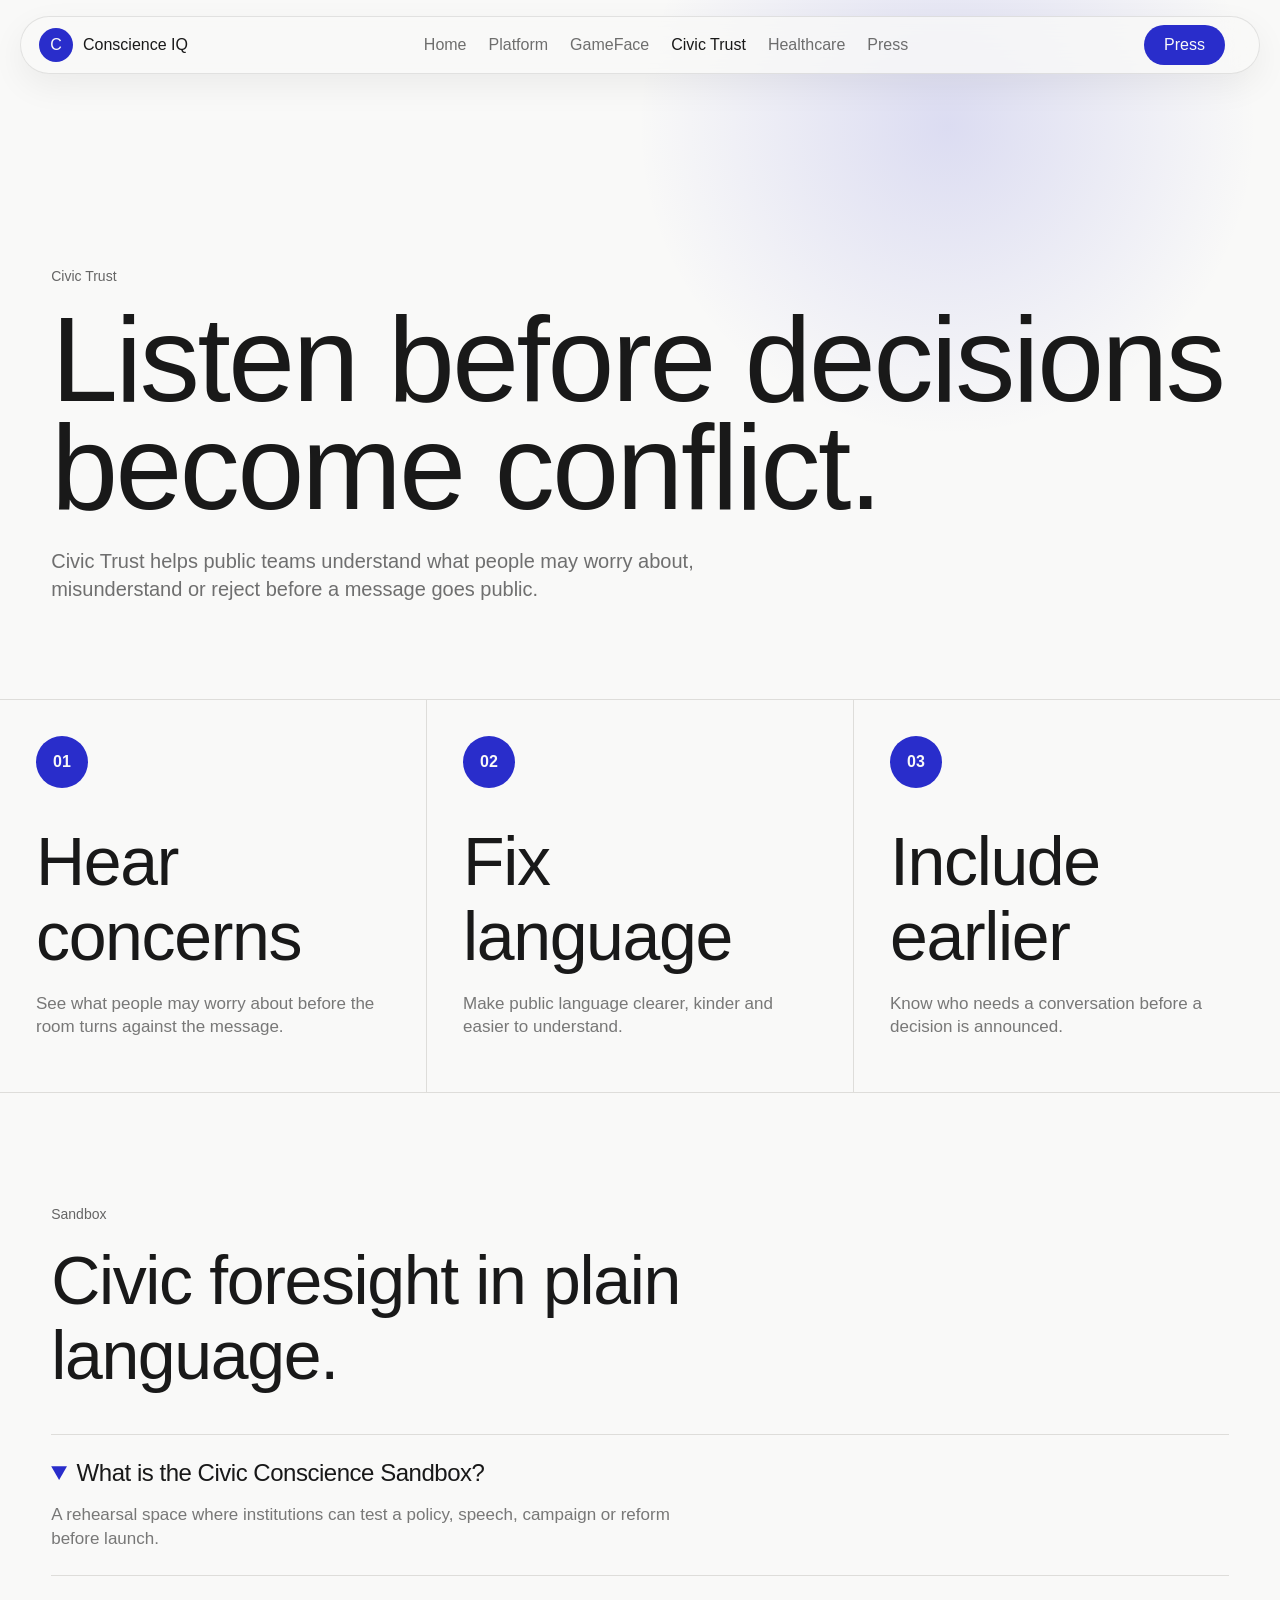
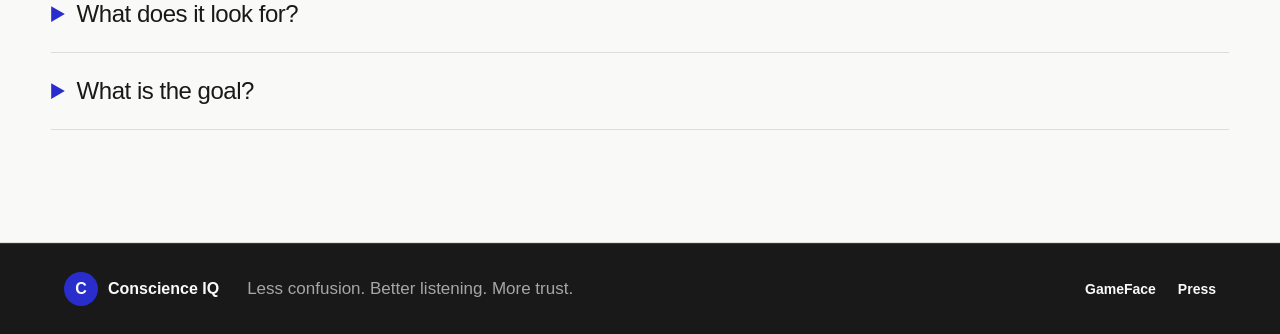
==== civic-trust.html @ 8fd76398 "first commit" ====
<!doctype html>
<html lang="en">
  <head>
    <meta charset="UTF-8" />
    <meta name="viewport" content="width=device-width, initial-scale=1.0" />
    <title>Civic Trust | Conscience IQ</title>
    <meta name="description" content="Civic Trust helps institutions listen before public decisions become conflict." />
    <link rel="preconnect" href="https://fonts.googleapis.com" />
    <link rel="preconnect" href="https://fonts.gstatic.com" crossorigin />
    <link href="https://fonts.googleapis.com/css2?family=Inter:wght@400;500;600;700;800&display=swap" rel="stylesheet" />
    <link rel="stylesheet" href="styles.css" />
  </head>
  <body>
    <header class="site-header">
      <a class="brand" href="index.html"><span class="brand-mark">C</span><span>Conscience IQ</span></a>
      <nav class="desktop-nav" aria-label="Main navigation">
        <a href="index.html">Home</a><a href="platform.html">Platform</a><a href="gameface.html">GameFace</a><a aria-current="page" href="civic-trust.html">Civic Trust</a><a href="healthcare.html">Healthcare</a><a href="press.html">Press</a>
      </nav>
      <a class="nav-cta" href="press.html">Press</a>
      <button class="menu-button" type="button" aria-label="Open menu" aria-expanded="false"><span></span><span></span></button>
    </header>
    <nav class="mobile-nav" aria-label="Mobile navigation">
      <a href="index.html">Home</a><a href="platform.html">Platform</a><a href="gameface.html">GameFace</a><a href="civic-trust.html">Civic Trust</a><a href="healthcare.html">Healthcare</a><a href="press.html">Press</a>
    </nav>

    <main>
      <section class="page-hero">
        <p class="eyebrow">Civic Trust</p>
        <h1>Listen before decisions become conflict.</h1>
        <p>
          Civic Trust helps public teams understand what people may worry about, misunderstand or
          reject before a message goes public.
        </p>
      </section>

      <section class="detail-grid">
        <article><span>01</span><h2>Hear concerns</h2><p>See what people may worry about before the room turns against the message.</p></article>
        <article><span>02</span><h2>Fix language</h2><p>Make public language clearer, kinder and easier to understand.</p></article>
        <article><span>03</span><h2>Include earlier</h2><p>Know who needs a conversation before a decision is announced.</p></article>
      </section>

      <section class="accordion-section">
        <div class="section-heading">
          <p class="eyebrow">Sandbox</p>
          <h2>Civic foresight in plain language.</h2>
        </div>
        <div class="faq-list">
          <details open>
            <summary>What is the Civic Conscience Sandbox?</summary>
            <p>A rehearsal space where institutions can test a policy, speech, campaign or reform before launch.</p>
          </details>
          <details>
            <summary>What does it look for?</summary>
            <p>Trust risks, dignity concerns, misunderstood language, identity sensitivities and places where dialogue is needed.</p>
          </details>
          <details>
            <summary>What is the goal?</summary>
            <p>Better listening, clearer decisions and stronger civic trust without erasing community difference.</p>
          </details>
        </div>
      </section>
    </main>

    <footer class="site-footer"><a class="brand" href="index.html"><span class="brand-mark">C</span><span>Conscience IQ</span></a><p>Less confusion. Better listening. More trust.</p><div><a href="gameface.html">GameFace</a><a href="press.html">Press</a></div></footer>
    <script src="script.js"></script>
  </body>
</html>
---- styles.css ----
:root {
  --ink: #101112;
  --muted: #666b72;
  --line: #e4e0d8;
  --paper: #f7f3eb;
  --white: #fffefa;
  --black: #050607;
  --green: #9adf7c;
  --cyan: #7cd8df;
  --coral: #ff8f70;
  --radius: 8px;
}

* {
  box-sizing: border-box;
}

html {
  scroll-behavior: smooth;
}

body {
  margin: 0;
  background: var(--paper);
  color: var(--ink);
  font-family: Inter, system-ui, -apple-system, BlinkMacSystemFont, "Segoe UI", sans-serif;
}

a {
  color: inherit;
  text-decoration: none;
}

.site-header {
  position: fixed;
  top: 14px;
  left: 50%;
  z-index: 20;
  display: grid;
  width: min(1160px, calc(100% - 28px));
  height: 58px;
  grid-template-columns: auto 1fr auto;
  align-items: center;
  gap: 22px;
  transform: translateX(-50%);
  border: 1px solid rgba(16, 17, 18, 0.12);
  border-radius: 999px;
  background: rgba(255, 254, 250, 0.78);
  padding: 0 10px 0 18px;
  backdrop-filter: blur(18px);
}

.brand,
.site-footer .brand {
  display: inline-flex;
  align-items: center;
  gap: 10px;
  font-weight: 800;
  letter-spacing: 0;
}

.brand-mark {
  display: grid;
  width: 32px;
  height: 32px;
  place-items: center;
  border-radius: 50%;
  background: var(--black);
  color: var(--white);
  font-size: 16px;
}

.desktop-nav {
  justify-self: center;
  display: flex;
  align-items: center;
  gap: 18px;
  color: #373a3d;
  font-size: 13px;
  font-weight: 600;
}

.desktop-nav [aria-current="page"] {
  color: var(--black);
}

.desktop-nav a,
.site-footer a {
  transition: opacity 160ms ease;
}

.desktop-nav a:hover,
.site-footer a:hover {
  opacity: 0.58;
}

.nav-cta,
.button {
  display: inline-flex;
  min-height: 42px;
  align-items: center;
  justify-content: center;
  border-radius: 999px;
  font-size: 14px;
  font-weight: 700;
}

.text-link {
  display: inline-flex;
  margin-top: 18px;
  color: var(--ink);
  font-size: 14px;
  font-weight: 800;
  text-decoration: underline;
  text-underline-offset: 5px;
}

.nav-cta {
  background: var(--black);
  color: var(--white);
  padding: 0 18px;
}

.menu-button {
  display: none;
  width: 44px;
  height: 44px;
  border: 0;
  border-radius: 50%;
  background: var(--black);
  cursor: pointer;
}

.menu-button span {
  display: block;
  width: 17px;
  height: 2px;
  margin: 5px auto;
  background: var(--white);
}

.mobile-nav {
  position: fixed;
  top: 82px;
  left: 14px;
  right: 14px;
  z-index: 19;
  display: none;
  border: 1px solid rgba(16, 17, 18, 0.12);
  border-radius: 18px;
  background: rgba(255, 254, 250, 0.94);
  padding: 14px;
  backdrop-filter: blur(18px);
}

.mobile-nav a {
  display: block;
  padding: 14px 10px;
  font-weight: 700;
}

.mobile-nav.is-open {
  display: block;
}

.hero {
  position: relative;
  min-height: 100svh;
  display: grid;
  align-items: end;
  overflow: hidden;
  padding: 120px min(5vw, 64px) 54px;
  background: var(--black);
  color: var(--white);
}

.page-hero {
  min-height: 620px;
  display: grid;
  align-content: end;
  padding: 140px min(5vw, 64px) 72px;
  background:
    radial-gradient(circle at 78% 22%, rgba(124, 216, 223, 0.26), transparent 30%),
    var(--white);
  border-bottom: 1px solid var(--line);
}

.page-hero.dark-page {
  background:
    radial-gradient(circle at 78% 22%, rgba(154, 223, 124, 0.2), transparent 30%),
    var(--black);
  color: var(--white);
}

.page-hero h1 {
  max-width: 980px;
  margin-bottom: 26px;
}

.page-hero p:not(.eyebrow) {
  max-width: 720px;
  color: var(--muted);
  font-size: clamp(20px, 2.2vw, 28px);
  line-height: 1.42;
}

.page-hero.dark-page p:not(.eyebrow) {
  color: rgba(255, 254, 250, 0.76);
}

.hero-media {
  position: absolute;
  inset: 0;
}

#signalCanvas {
  width: 100%;
  height: 100%;
  display: block;
}

.hero-video {
  width: 100%;
  height: 100%;
  display: block;
  object-fit: cover;
  object-position: center;
}

.hero-media::after {
  position: absolute;
  inset: 0;
  content: "";
  background:
    linear-gradient(180deg, rgba(5, 6, 7, 0.24) 0%, rgba(5, 6, 7, 0.18) 42%, rgba(5, 6, 7, 0.86) 100%),
    radial-gradient(circle at 72% 38%, rgba(124, 216, 223, 0.18), transparent 30%);
}

.hero-content {
  position: relative;
  z-index: 2;
  max-width: 790px;
}

.eyebrow {
  margin: 0 0 16px;
  color: currentColor;
  font-size: 13px;
  font-weight: 800;
  letter-spacing: 0;
  text-transform: uppercase;
  opacity: 0.68;
}

h1,
h2,
h3,
p {
  margin-top: 0;
}

h1 {
  max-width: 780px;
  margin-bottom: 22px;
  font-size: clamp(54px, 9vw, 126px);
  line-height: 0.92;
  letter-spacing: 0;
}

.hero p:not(.eyebrow) {
  max-width: 650px;
  color: rgba(255, 254, 250, 0.82);
  font-size: clamp(18px, 2vw, 24px);
  line-height: 1.45;
}

.hero-actions {
  display: flex;
  flex-wrap: wrap;
  gap: 12px;
  margin-top: 34px;
}

.button {
  min-width: 150px;
  padding: 0 22px;
}

.button-primary {
  background: var(--white);
  color: var(--black);
}

.button-secondary {
  border: 1px solid rgba(255, 254, 250, 0.38);
  color: var(--white);
}

.pulse-card {
  position: absolute;
  z-index: 3;
  width: 160px;
  border: 1px solid rgba(255, 254, 250, 0.2);
  border-radius: var(--radius);
  background: rgba(255, 254, 250, 0.13);
  padding: 14px;
  backdrop-filter: blur(18px);
}

.pulse-card span {
  display: block;
  margin-bottom: 8px;
  color: rgba(255, 254, 250, 0.64);
  font-size: 13px;
  font-weight: 700;
}

.pulse-card strong {
  font-size: 34px;
  line-height: 1;
}

.pulse-card-one {
  top: 28%;
  right: 9%;
}

.pulse-card-two {
  right: 22%;
  bottom: 22%;
}

.intro-band,
.split-section,
.future-section,
.faq-section,
.contact-section {
  padding: 96px min(5vw, 64px);
}

.intro-band {
  display: grid;
  grid-template-columns: minmax(260px, 0.85fr) minmax(300px, 1fr);
  gap: 52px;
  border-bottom: 1px solid var(--line);
  background: var(--white);
}

h2 {
  max-width: 760px;
  margin-bottom: 0;
  font-size: clamp(38px, 5vw, 74px);
  line-height: 0.98;
  letter-spacing: 0;
}

.intro-band > p,
.section-copy p,
.future-section p,
.faq-list p,
.contact-section p {
  color: var(--muted);
  font-size: 19px;
  line-height: 1.58;
}

.split-section {
  display: grid;
  grid-template-columns: minmax(280px, 0.85fr) minmax(320px, 1fr);
  gap: 56px;
  align-items: center;
}

.section-copy p {
  max-width: 560px;
  margin-top: 24px;
}

.signal-panel {
  border: 1px solid var(--line);
  border-radius: var(--radius);
  background: var(--white);
  padding: 16px;
  box-shadow: 0 24px 70px rgba(16, 17, 18, 0.08);
}

.signal-row {
  display: flex;
  min-height: 70px;
  align-items: center;
  justify-content: space-between;
  border-bottom: 1px solid var(--line);
  gap: 20px;
  padding: 0 10px;
}

.signal-row span {
  color: var(--muted);
  font-weight: 700;
}

.signal-row strong {
  font-size: 22px;
}

.signal-graph {
  display: grid;
  height: 170px;
  grid-template-columns: repeat(6, 1fr);
  align-items: end;
  gap: 10px;
  padding: 18px 10px 4px;
}

.signal-graph span {
  display: block;
  border-radius: 999px 999px 4px 4px;
  background: var(--black);
}

.signal-graph span:nth-child(1) { height: 44%; background: var(--cyan); }
.signal-graph span:nth-child(2) { height: 67%; background: var(--green); }
.signal-graph span:nth-child(3) { height: 51%; background: var(--coral); }
.signal-graph span:nth-child(4) { height: 82%; background: var(--black); }
.signal-graph span:nth-child(5) { height: 58%; background: var(--cyan); }
.signal-graph span:nth-child(6) { height: 73%; background: var(--green); }

.product-grid {
  display: grid;
  grid-template-columns: repeat(3, 1fr);
  gap: 1px;
  background: var(--line);
  border-top: 1px solid var(--line);
  border-bottom: 1px solid var(--line);
}

.product-grid article {
  min-height: 330px;
  background: var(--white);
  padding: 32px;
}

.detail-grid {
  display: grid;
  grid-template-columns: repeat(3, 1fr);
  gap: 1px;
  background: var(--line);
  border-bottom: 1px solid var(--line);
}

.detail-grid article {
  min-height: 360px;
  background: var(--white);
  padding: 34px;
}

.detail-grid span {
  display: inline-grid;
  width: 52px;
  height: 52px;
  place-items: center;
  border-radius: 50%;
  background: var(--black);
  color: var(--white);
  font-weight: 800;
}

.detail-grid h2 {
  margin: 36px 0 18px;
  font-size: clamp(36px, 4vw, 62px);
}

.detail-grid p {
  color: var(--muted);
  font-size: 18px;
  line-height: 1.55;
}

.icon-circle {
  display: grid;
  width: 54px;
  height: 54px;
  place-items: center;
  border-radius: 50%;
  background: var(--black);
  color: var(--white);
  font-weight: 800;
}

h3 {
  margin: 34px 0 14px;
  font-size: 28px;
  line-height: 1.05;
  letter-spacing: 0;
}

.product-grid p,
.case-card p {
  color: var(--muted);
  font-size: 17px;
  line-height: 1.5;
}

.use-cases {
  padding: 96px min(5vw, 64px);
  background: var(--black);
  color: var(--white);
}

.section-heading {
  display: flex;
  align-items: end;
  justify-content: space-between;
  gap: 30px;
  margin-bottom: 42px;
}

.case-grid {
  display: grid;
  grid-template-columns: repeat(3, 1fr);
  gap: 16px;
}

.case-card {
  min-height: 420px;
  display: flex;
  flex-direction: column;
  justify-content: flex-end;
  overflow: hidden;
  border-radius: var(--radius);
  padding: 26px;
  background-size: cover;
  background-position: center;
  isolation: isolate;
  position: relative;
}

.case-card::before {
  position: absolute;
  inset: 0;
  z-index: -1;
  content: "";
  background: linear-gradient(180deg, rgba(5, 6, 7, 0.16), rgba(5, 6, 7, 0.9));
}

.case-card span {
  color: rgba(255, 254, 250, 0.7);
  font-size: 13px;
  font-weight: 800;
  text-transform: uppercase;
}

.case-card h3 {
  margin: 14px 0 14px;
  font-size: 34px;
}

.case-card p {
  color: rgba(255, 254, 250, 0.76);
}

.healthcare {
  background:
    linear-gradient(135deg, rgba(154, 223, 124, 0.5), transparent 45%),
    linear-gradient(45deg, #243a34, #111817);
}

.sport {
  background:
    radial-gradient(circle at 35% 24%, rgba(255, 143, 112, 0.68), transparent 26%),
    linear-gradient(45deg, #46271f, #101112);
}

.aviation {
  background:
    radial-gradient(circle at 70% 20%, rgba(124, 216, 223, 0.7), transparent 28%),
    linear-gradient(45deg, #172e3a, #101112);
}

.future-section {
  display: grid;
  min-height: 680px;
  grid-template-columns: minmax(320px, 0.9fr) minmax(320px, 1fr);
  gap: 56px;
  align-items: center;
  background: var(--white);
}

.case-feature {
  display: grid;
  grid-template-columns: minmax(280px, 0.9fr) minmax(320px, 1fr);
  gap: 56px;
  align-items: center;
  padding: 96px min(5vw, 64px);
  background: var(--paper);
  border-bottom: 1px solid var(--line);
}

.case-feature p {
  max-width: 640px;
  margin-top: 24px;
  color: var(--muted);
  font-size: 19px;
  line-height: 1.58;
}

.metric-board {
  display: grid;
  grid-template-columns: repeat(2, 1fr);
  gap: 1px;
  overflow: hidden;
  border: 1px solid var(--line);
  border-radius: var(--radius);
  background: var(--line);
}

.metric-board div {
  min-height: 160px;
  background: var(--white);
  padding: 24px;
}

.metric-board span {
  display: block;
  color: var(--muted);
  font-size: 13px;
  font-weight: 800;
  text-transform: uppercase;
}

.metric-board strong {
  display: block;
  margin-top: 26px;
  font-size: clamp(28px, 4vw, 52px);
  line-height: 1;
}

.privacy-band,
.accordion-section,
.press-list {
  padding: 96px min(5vw, 64px);
  border-bottom: 1px solid var(--line);
}

.privacy-band {
  background: var(--black);
  color: var(--white);
}

.privacy-band h2 {
  margin-bottom: 24px;
}

.privacy-band p:not(.eyebrow) {
  max-width: 780px;
  color: rgba(255, 254, 250, 0.72);
  font-size: 20px;
  line-height: 1.55;
}

.accordion-section .section-heading {
  display: block;
  max-width: 760px;
}

.press-list {
  display: grid;
  gap: 1px;
  background: var(--line);
}

.press-list article {
  display: grid;
  grid-template-columns: 0.9fr 1fr;
  gap: 36px;
  align-items: center;
  background: var(--white);
  padding: 34px;
}

.press-list h2 {
  font-size: clamp(34px, 4vw, 58px);
  margin-bottom: 16px;
}

.press-list p:not(.eyebrow) {
  color: var(--muted);
  font-size: 18px;
  line-height: 1.55;
}

.future-section h2 {
  margin-bottom: 26px;
}

.future-visual {
  position: relative;
  min-height: 430px;
  border-radius: var(--radius);
  background:
    linear-gradient(135deg, rgba(124, 216, 223, 0.22), transparent 45%),
    #101112;
  overflow: hidden;
}

.orb,
.orbit {
  position: absolute;
  border-radius: 50%;
}

.orb {
  top: 50%;
  left: 50%;
  width: 112px;
  height: 112px;
  transform: translate(-50%, -50%);
  background: var(--white);
  box-shadow: 0 0 90px rgba(154, 223, 124, 0.42);
}

.orbit {
  inset: 18%;
  border: 1px solid rgba(255, 254, 250, 0.24);
}

.orbit-one {
  transform: rotate(12deg) scaleX(1.3);
}

.orbit-two {
  transform: rotate(66deg) scaleX(1.18);
}

.orbit-three {
  transform: rotate(128deg) scaleX(1.28);
}

.faq-section {
  display: grid;
  grid-template-columns: minmax(280px, 0.9fr) minmax(320px, 1fr);
  gap: 52px;
}

.faq-section .section-heading {
  display: block;
  margin-bottom: 0;
}

.faq-list {
  border-top: 1px solid var(--line);
}

details {
  border-bottom: 1px solid var(--line);
  padding: 24px 0;
}

summary {
  cursor: pointer;
  font-size: 22px;
  font-weight: 800;
}

summary::marker {
  color: var(--muted);
}

details p {
  max-width: 620px;
  margin: 16px 0 0;
}

.contact-section {
  min-height: 460px;
  display: grid;
  place-items: center;
  text-align: center;
  background: var(--black);
  color: var(--white);
}

.contact-section h2 {
  margin-bottom: 30px;
}

.site-footer {
  display: grid;
  grid-template-columns: auto 1fr auto;
  align-items: center;
  gap: 28px;
  padding: 28px min(5vw, 64px);
  background: var(--black);
  color: var(--white);
  border-top: 1px solid rgba(255, 254, 250, 0.14);
}

.site-footer p {
  margin: 0;
  color: rgba(255, 254, 250, 0.62);
}

.site-footer div {
  display: flex;
  gap: 22px;
  font-size: 14px;
  font-weight: 700;
}

@media (max-width: 880px) {
  .site-header {
    grid-template-columns: auto 1fr auto;
  }

  .desktop-nav,
  .nav-cta {
    display: none;
  }

  .menu-button {
    display: block;
    justify-self: end;
  }

  .hero {
    min-height: 760px;
    padding: 116px 22px 40px;
  }

  .pulse-card {
    width: 132px;
  }

  .pulse-card-one {
    top: 23%;
    right: 18px;
  }

  .pulse-card-two {
    right: auto;
    left: 18px;
    bottom: 33%;
  }

  .intro-band,
  .split-section,
  .future-section,
  .faq-section {
    grid-template-columns: 1fr;
    padding: 72px 22px;
  }

  .product-grid,
  .case-grid,
  .detail-grid {
    grid-template-columns: 1fr;
  }

  .page-hero {
    min-height: 560px;
    padding: 122px 22px 58px;
  }

  .case-feature,
  .press-list article {
    grid-template-columns: 1fr;
  }

  .case-feature,
  .privacy-band,
  .accordion-section,
  .press-list {
    padding: 72px 22px;
  }

  .metric-board {
    grid-template-columns: 1fr;
  }

  .use-cases {
    padding: 72px 22px;
  }

  .section-heading {
    display: block;
  }

  .case-card {
    min-height: 340px;
  }

  .site-footer {
    grid-template-columns: 1fr;
    padding: 28px 22px;
  }
}

@media (max-width: 520px) {
  h1 {
    font-size: 52px;
  }

  h2 {
    font-size: 38px;
  }

  .hero-actions,
  .button {
    width: 100%;
  }

  .product-grid article {
    min-height: 280px;
    padding: 26px 22px;
  }

  .signal-row {
    align-items: flex-start;
    flex-direction: column;
    justify-content: center;
    gap: 6px;
  }

  .future-visual {
    min-height: 340px;
  }
}

/* World-style visual pass */
@font-face {
  font-family: "WorldPro";
  src: url("https://world.org/fonts/WorldProMVPVF.ttf") format("truetype");
  font-weight: 100 900;
  font-display: swap;
}

:root {
  --ink: #191919;
  --muted: #6f6f6f;
  --line: #deddda;
  --paper: #f9f9f8;
  --white: #ffffff;
  --black: #191919;
  --green: #191919;
  --cyan: #8c8c89;
  --coral: #c9c8c2;
  --radius: 12px;
}

body {
  background: var(--paper);
  color: var(--ink);
  font-family: "WorldPro", Inter, system-ui, -apple-system, BlinkMacSystemFont, "Segoe UI", sans-serif;
  font-size: 16px;
  letter-spacing: 0;
}

.site-header {
  top: 16px;
  width: min(1240px, calc(100% - 32px));
  height: 64px;
  grid-template-columns: auto 1fr auto auto;
  border-color: rgba(25, 25, 25, 0.1);
  background: rgba(249, 249, 248, 0.78);
  box-shadow: 0 12px 34px rgba(25, 25, 25, 0.06);
  padding: 0 12px 0 18px;
}

.brand {
  font-size: 18px;
  font-weight: 760;
}

.brand-mark {
  width: 34px;
  height: 34px;
  background: var(--ink);
  font-size: 16px;
}

.desktop-nav {
  gap: 22px;
  color: rgba(25, 25, 25, 0.62);
  font-size: 15px;
  font-weight: 620;
}

.nav-cta,
.button {
  min-height: 44px;
  border-radius: 999px;
  font-size: 15px;
  font-weight: 680;
}

.nav-cta {
  background: var(--ink);
  color: var(--paper);
  padding: 0 20px;
}

.hero {
  min-height: 100svh;
  padding: 128px min(4vw, 56px) 58px;
  background: var(--ink);
}

.hero-media::after {
  background:
    linear-gradient(180deg, rgba(25, 25, 25, 0.04) 0%, rgba(25, 25, 25, 0.22) 46%, rgba(25, 25, 25, 0.86) 100%),
    radial-gradient(circle at 72% 36%, rgba(255, 255, 255, 0.14), transparent 30%);
}

.hero-content {
  max-width: 980px;
}

.eyebrow {
  margin-bottom: 18px;
  color: currentColor;
  font-size: 14px;
  font-weight: 660;
  text-transform: none;
  opacity: 0.66;
}

h1 {
  max-width: 1060px;
  margin-bottom: 24px;
  font-size: clamp(64px, 10vw, 148px);
  font-weight: 760;
  line-height: 0.88;
}

h2 {
  max-width: 980px;
  font-size: clamp(44px, 6.5vw, 92px);
  font-weight: 740;
  line-height: 0.94;
}

h3 {
  font-size: 31px;
  font-weight: 720;
  line-height: 1;
}

.hero p:not(.eyebrow),
.page-hero p:not(.eyebrow) {
  max-width: 690px;
  font-size: clamp(20px, 2.2vw, 28px);
  line-height: 1.28;
}

.button-primary {
  background: var(--paper);
  color: var(--ink);
}

.button-secondary {
  border-color: rgba(249, 249, 248, 0.4);
  color: var(--paper);
}

.pulse-card {
  border-color: rgba(249, 249, 248, 0.22);
  background: rgba(249, 249, 248, 0.13);
  box-shadow: none;
}

.intro-band,
.split-section,
.future-section,
.faq-section,
.case-feature,
.privacy-band,
.accordion-section,
.press-list {
  padding: 112px min(4vw, 56px);
}

.intro-band,
.future-section,
.detail-grid article,
.product-grid article,
.metric-board div,
.signal-panel,
.press-list article {
  background: var(--paper);
}

.intro-band > p,
.section-copy p,
.future-section p,
.faq-list p,
.contact-section p,
.detail-grid p,
.case-feature p,
.press-list p:not(.eyebrow),
.product-grid p,
.case-card p {
  color: rgba(25, 25, 25, 0.58);
  font-size: 20px;
  line-height: 1.42;
}

.product-grid,
.detail-grid,
.press-list {
  background: var(--line);
}

.product-grid article,
.detail-grid article {
  min-height: 370px;
  padding: 36px;
}

.icon-circle,
.detail-grid span {
  background: var(--ink);
  color: var(--paper);
}

.text-link {
  color: var(--ink);
  font-size: 15px;
  font-weight: 700;
  text-decoration-thickness: 1px;
}

.signal-panel,
.metric-board,
.future-visual,
.case-card {
  border-radius: 12px;
}

.signal-row strong,
.metric-board strong {
  color: var(--ink);
  font-weight: 740;
}

.use-cases,
.contact-section,
.privacy-band,
.page-hero.dark-page {
  background: var(--ink);
  color: var(--paper);
}

.case-card::before {
  background: linear-gradient(180deg, rgba(25, 25, 25, 0.08), rgba(25, 25, 25, 0.86));
}

.healthcare,
.sport,
.aviation {
  background:
    linear-gradient(180deg, rgba(25, 25, 25, 0.04), rgba(25, 25, 25, 0.6)),
    #77746e;
}

.future-visual {
  background:
    linear-gradient(135deg, rgba(255, 255, 255, 0.16), transparent 45%),
    #191919;
}

.orb {
  background: var(--paper);
  box-shadow: 0 0 110px rgba(255, 255, 255, 0.18);
}

.page-hero {
  min-height: 700px;
  padding: 148px min(4vw, 56px) 76px;
  background:
    radial-gradient(circle at 74% 18%, rgba(25, 25, 25, 0.08), transparent 28%),
    var(--paper);
}

.page-hero.dark-page {
  background:
    radial-gradient(circle at 74% 18%, rgba(255, 255, 255, 0.13), transparent 28%),
    var(--ink);
}

.page-hero.dark-page p:not(.eyebrow),
.privacy-band p:not(.eyebrow) {
  color: rgba(249, 249, 248, 0.7);
}

summary {
  font-size: 24px;
  font-weight: 720;
}

.site-footer {
  background: var(--ink);
  color: var(--paper);
  border-top-color: rgba(249, 249, 248, 0.12);
}

@media (max-width: 880px) {
  .site-header {
    height: 60px;
    grid-template-columns: auto 1fr auto;
  }

  .brand {
    font-size: 16px;
  }

  .hero {
    min-height: 780px;
    padding: 118px 20px 42px;
  }

  .page-hero {
    min-height: 600px;
    padding: 124px 20px 62px;
  }

  .intro-band,
  .split-section,
  .future-section,
  .faq-section,
  .case-feature,
  .privacy-band,
  .accordion-section,
  .press-list {
    padding: 76px 20px;
  }

  h1 {
    font-size: clamp(58px, 17vw, 92px);
  }
}

@media (max-width: 520px) {
  h1 {
    font-size: 58px;
  }

  h2 {
    font-size: 43px;
  }
}

/* Home video banner refinement */
.hero {
  min-height: 100svh;
  align-items: end;
  padding: 132px min(3.4vw, 48px) 52px;
}

.hero-media::after {
  background:
    linear-gradient(180deg, rgba(25, 25, 25, 0.04) 0%, rgba(25, 25, 25, 0.12) 42%, rgba(25, 25, 25, 0.82) 100%),
    linear-gradient(90deg, rgba(25, 25, 25, 0.2), rgba(25, 25, 25, 0.02) 58%);
}

.hero-content {
  max-width: 1120px;
}

.hero h1 {
  max-width: 1040px;
  margin-bottom: 22px;
  font-size: clamp(76px, 11.2vw, 164px);
  font-weight: 780;
  line-height: 0.84;
}

.hero p:not(.eyebrow) {
  max-width: 660px;
  font-size: clamp(20px, 2vw, 25px);
  line-height: 1.24;
}

.hero .eyebrow {
  font-size: 15px;
  font-weight: 650;
}

@media (max-width: 880px) {
  .hero {
    min-height: 760px;
    padding: 118px 20px 42px;
  }

  .hero h1 {
    font-size: clamp(62px, 17vw, 104px);
  }
}

/* Reference-matched typography from world.org */
@font-face {
  font-family: "WorldProMVP";
  src: url("https://world.org/fonts/WorldProMVPVF.ttf") format("truetype");
  font-weight: 300 600;
  font-style: normal;
  font-display: swap;
}

html {
  font-size: 16px;
}

body {
  font-family: "WorldProMVP", "Noto Sans", Helvetica, sans-serif;
  font-weight: 325;
  text-rendering: optimizeLegibility;
  -webkit-font-smoothing: antialiased;
  -moz-osx-font-smoothing: grayscale;
}

h1,
h2,
h3,
.brand,
.desktop-nav,
.nav-cta,
.button,
.text-link,
summary,
strong {
  font-family: "WorldProMVP", "Noto Sans", Helvetica, sans-serif;
  font-weight: 325;
  letter-spacing: -0.02em;
}

.site-header {
  height: 58px;
}

.brand {
  font-size: 1rem;
  letter-spacing: 0;
}

.desktop-nav {
  font-size: 1rem;
  line-height: 1.4;
  letter-spacing: 0;
}

.nav-cta,
.button {
  min-height: 40px;
  font-size: 1rem;
  line-height: 1.4;
  letter-spacing: 0;
}

.eyebrow {
  font-size: 0.875rem;
  line-height: 1.4;
  font-weight: 325;
  letter-spacing: 0;
}

h1,
.hero h1,
.page-hero h1 {
  max-width: 13em;
  font-size: 4rem;
  line-height: 1;
  letter-spacing: -0.02em;
  font-weight: 325;
}

h2,
.detail-grid h2,
.press-list h2 {
  font-size: 2.75rem;
  line-height: 1.1;
  letter-spacing: -0.02em;
  font-weight: 325;
}

h3,
.case-card h3 {
  font-size: 1.875rem;
  line-height: 1.2;
  letter-spacing: -0.02em;
  font-weight: 325;
}

p,
.hero p:not(.eyebrow),
.page-hero p:not(.eyebrow),
.intro-band > p,
.section-copy p,
.future-section p,
.faq-list p,
.contact-section p,
.detail-grid p,
.case-feature p,
.press-list p:not(.eyebrow),
.product-grid p,
.case-card p,
.privacy-band p:not(.eyebrow) {
  font-size: 1.0625rem;
  line-height: 1.4;
  letter-spacing: 0;
  font-weight: 325;
}

.hero p:not(.eyebrow),
.page-hero p:not(.eyebrow) {
  font-size: 1.25rem;
  line-height: 1.4;
}

.metric-board strong,
.signal-row strong {
  font-weight: 325;
  letter-spacing: -0.02em;
}

@media (min-width: 640px) {
  h1,
  .hero h1,
  .page-hero h1 {
    font-size: 6rem;
    line-height: 1;
  }

  h2,
  .detail-grid h2,
  .press-list h2 {
    font-size: 3.875rem;
    line-height: 1.1;
  }

  h3,
  .case-card h3 {
    font-size: 2.375rem;
  }

  .hero p:not(.eyebrow),
  .page-hero p:not(.eyebrow) {
    font-size: 1.25rem;
  }
}

@media (min-width: 768px) {
  h1,
  .hero h1,
  .page-hero h1 {
    font-size: 7rem;
    line-height: 0.9;
  }

  h2,
  .detail-grid h2,
  .press-list h2 {
    font-size: 4rem;
  }
}

@media (min-width: 1024px) {
  h1,
  .hero h1,
  .page-hero h1 {
    font-size: 7.5rem;
    line-height: 0.9;
  }

  h2,
  .detail-grid h2,
  .press-list h2 {
    font-size: 4.25rem;
  }
}

@media (min-width: 1440px) {
  h1,
  .hero h1,
  .page-hero h1 {
    font-size: 8rem;
    line-height: 0.9;
  }

  h2,
  .detail-grid h2,
  .press-list h2 {
    font-size: 5rem;
  }

  h3,
  .case-card h3 {
    font-size: 3rem;
  }
}

@media (max-width: 520px) {
  h1,
  .hero h1,
  .page-hero h1 {
    font-size: 4rem;
    line-height: 1;
  }

  h2,
  .detail-grid h2,
  .press-list h2 {
    font-size: 2.75rem;
  }
}

/* Blue accent layer */
:root {
  --blue: #292dcb;
  --blue-dark: #1e229f;
  --blue-soft: rgba(41, 45, 203, 0.14);
}

.nav-cta,
.button-primary {
  background: var(--blue);
  color: var(--paper);
}

.button-secondary {
  border-color: rgba(249, 249, 248, 0.52);
}

.text-link {
  color: var(--blue-dark);
  text-decoration-color: var(--blue);
}

.brand-mark,
.icon-circle,
.detail-grid span {
  background: var(--blue);
  color: var(--paper);
}

.hero-media::after {
  background:
    radial-gradient(circle at 68% 30%, rgba(41, 45, 203, 0.24), transparent 28%),
    linear-gradient(180deg, rgba(25, 25, 25, 0.04) 0%, rgba(25, 25, 25, 0.14) 42%, rgba(25, 25, 25, 0.84) 100%),
    linear-gradient(90deg, rgba(25, 25, 25, 0.2), rgba(25, 25, 25, 0.02) 58%);
}

.page-hero {
  background:
    radial-gradient(circle at 74% 18%, var(--blue-soft), transparent 28%),
    var(--paper);
}

.page-hero.dark-page {
  background:
    radial-gradient(circle at 74% 18%, rgba(41, 45, 203, 0.24), transparent 28%),
    var(--ink);
}

.signal-graph span:nth-child(1),
.signal-graph span:nth-child(5) {
  background: var(--blue);
}

.signal-panel,
.metric-board,
.future-visual {
  box-shadow: 0 24px 70px rgba(41, 45, 203, 0.08);
}

summary::marker {
  color: var(--blue);
}
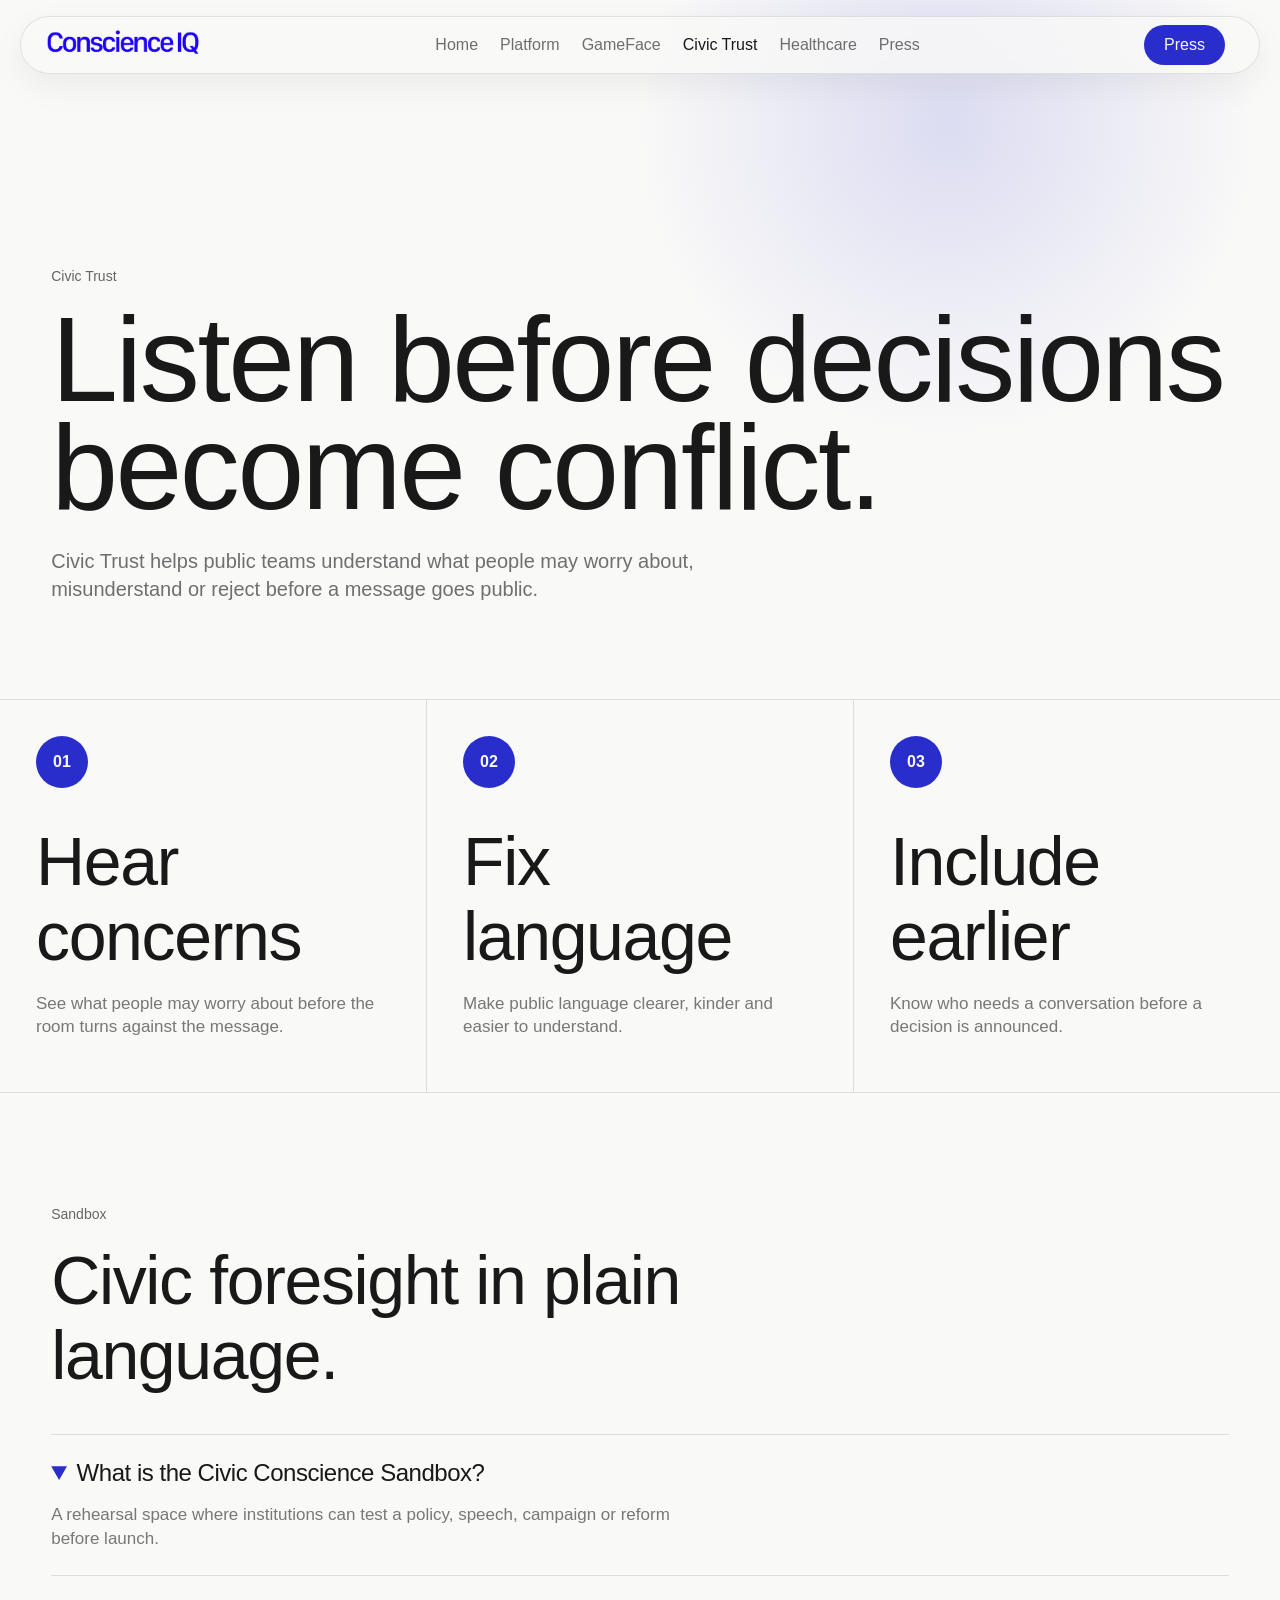
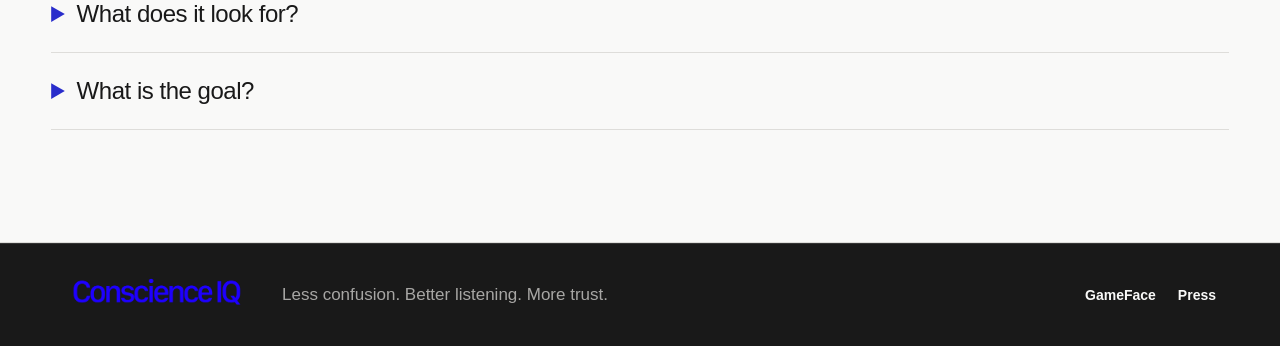
==== commit ebe5b70e: "use conscience iq logo" ====
--- a/civic-trust.html
+++ b/civic-trust.html
@@ -12,7 +12,7 @@
   </head>
   <body>
     <header class="site-header">
-      <a class="brand" href="index.html"><span class="brand-mark">C</span><span>Conscience IQ</span></a>
+      <a class="brand" href="index.html" aria-label="Conscience IQ home"><img class="brand-logo" src="CIQ%20(1)_edited_edited_edited.png" alt="Conscience IQ" /></a>
       <nav class="desktop-nav" aria-label="Main navigation">
         <a href="index.html">Home</a><a href="platform.html">Platform</a><a href="gameface.html">GameFace</a><a aria-current="page" href="civic-trust.html">Civic Trust</a><a href="healthcare.html">Healthcare</a><a href="press.html">Press</a>
       </nav>
@@ -61,7 +61,7 @@
       </section>
     </main>
 
-    <footer class="site-footer"><a class="brand" href="index.html"><span class="brand-mark">C</span><span>Conscience IQ</span></a><p>Less confusion. Better listening. More trust.</p><div><a href="gameface.html">GameFace</a><a href="press.html">Press</a></div></footer>
+    <footer class="site-footer"><a class="brand" href="index.html" aria-label="Conscience IQ home"><img class="brand-logo" src="CIQ%20(1)_edited_edited_edited.png" alt="Conscience IQ" /></a><p>Less confusion. Better listening. More trust.</p><div><a href="gameface.html">GameFace</a><a href="press.html">Press</a></div></footer>
     <script src="script.js"></script>
   </body>
 </html>
--- a/styles.css
+++ b/styles.css
@@ -57,6 +57,20 @@
   gap: 10px;
   font-weight: 800;
   letter-spacing: 0;
+}
+
+.brand-logo {
+  display: block;
+  width: 172px;
+  height: 42px;
+  border-radius: 8px;
+  object-fit: cover;
+  object-position: center bottom;
+}
+
+.site-footer .brand-logo {
+  width: 190px;
+  height: 46px;
 }
 
 .brand-mark {
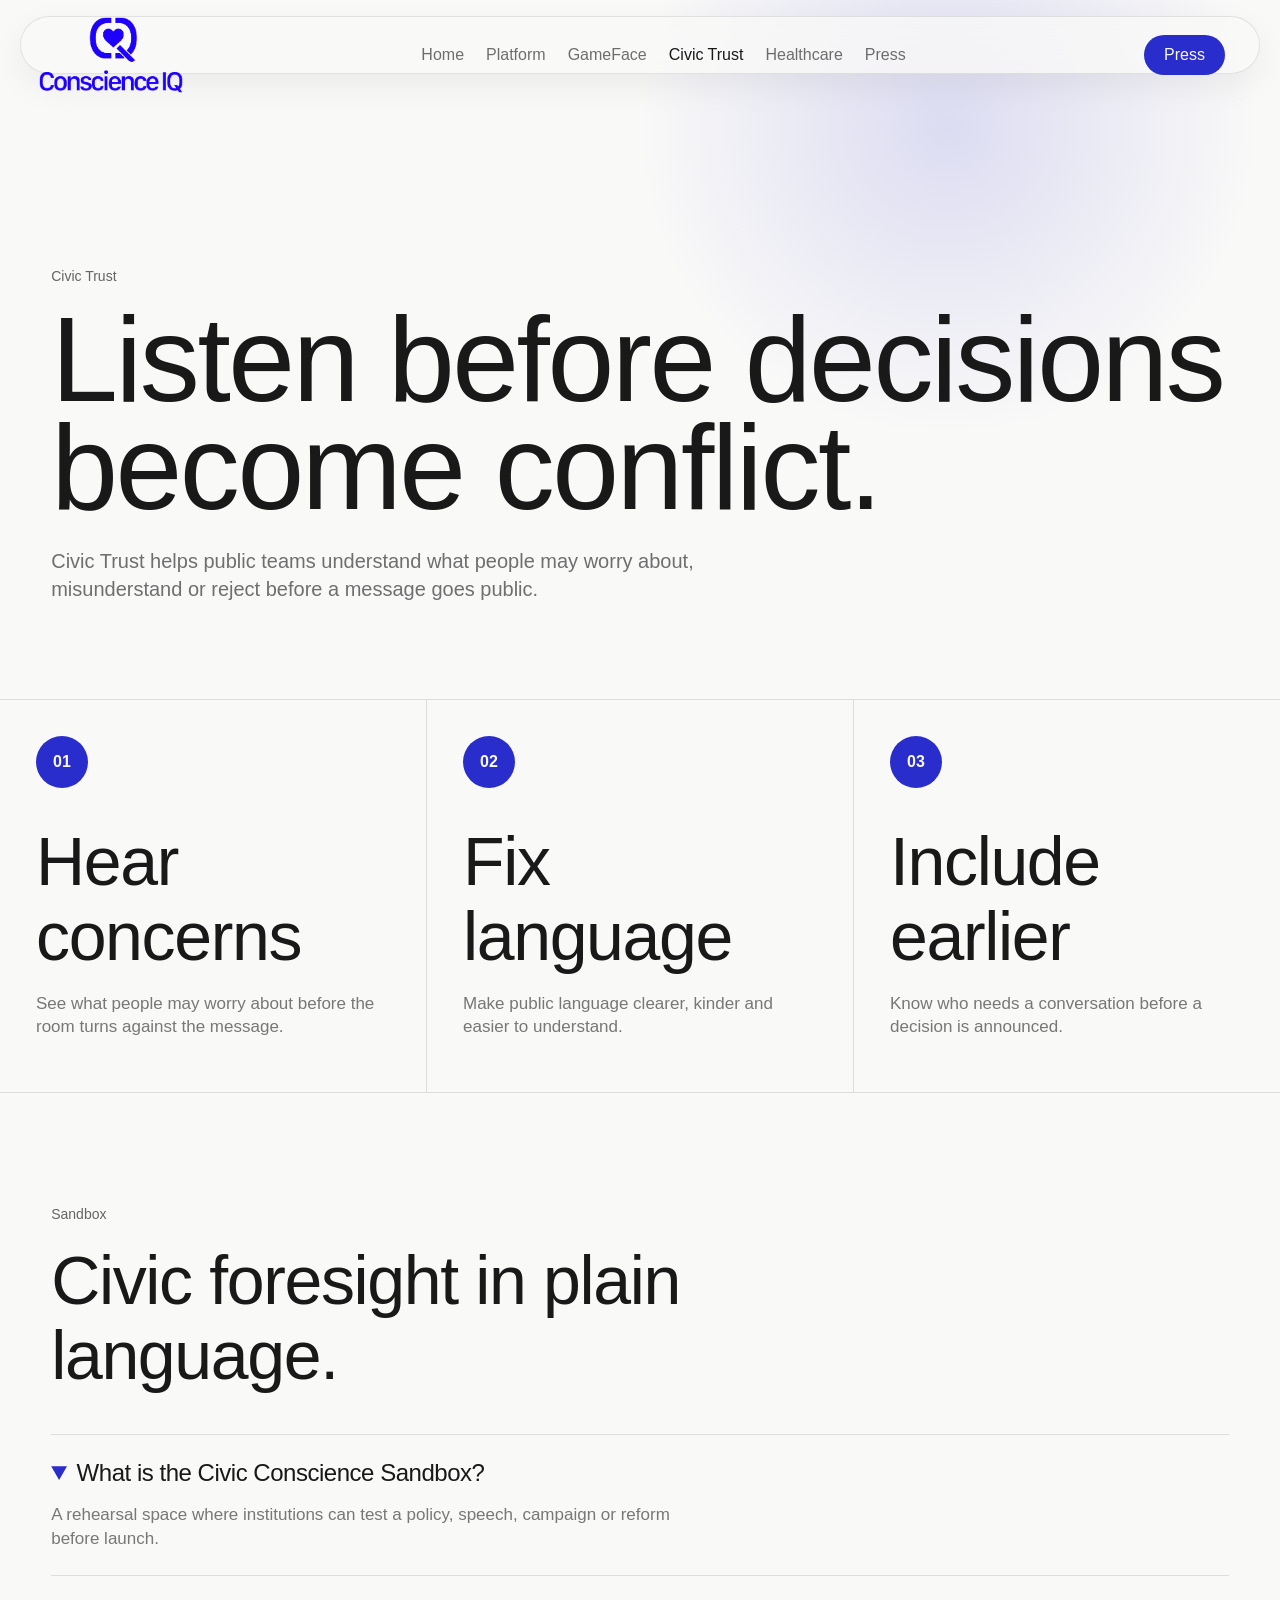
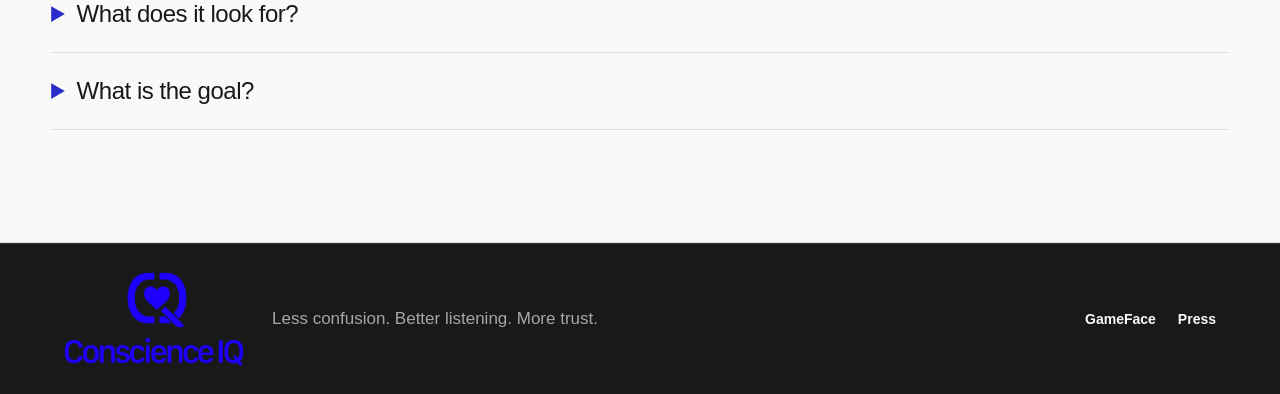
==== commit 6bf4e86a: "use transparent logo png" ====
--- a/civic-trust.html
+++ b/civic-trust.html
@@ -12,7 +12,7 @@
   </head>
   <body>
     <header class="site-header">
-      <a class="brand" href="index.html" aria-label="Conscience IQ home"><img class="brand-logo" src="CIQ%20(1)_edited_edited_edited.png" alt="Conscience IQ" /></a>
+      <a class="brand" href="index.html" aria-label="Conscience IQ home"><img class="brand-logo" src="assets/conscience-iq-logo-transparent.png" alt="Conscience IQ" /></a>
       <nav class="desktop-nav" aria-label="Main navigation">
         <a href="index.html">Home</a><a href="platform.html">Platform</a><a href="gameface.html">GameFace</a><a aria-current="page" href="civic-trust.html">Civic Trust</a><a href="healthcare.html">Healthcare</a><a href="press.html">Press</a>
       </nav>
@@ -61,7 +61,7 @@
       </section>
     </main>
 
-    <footer class="site-footer"><a class="brand" href="index.html" aria-label="Conscience IQ home"><img class="brand-logo" src="CIQ%20(1)_edited_edited_edited.png" alt="Conscience IQ" /></a><p>Less confusion. Better listening. More trust.</p><div><a href="gameface.html">GameFace</a><a href="press.html">Press</a></div></footer>
+    <footer class="site-footer"><a class="brand" href="index.html" aria-label="Conscience IQ home"><img class="brand-logo" src="assets/conscience-iq-logo-transparent.png" alt="Conscience IQ" /></a><p>Less confusion. Better listening. More trust.</p><div><a href="gameface.html">GameFace</a><a href="press.html">Press</a></div></footer>
     <script src="script.js"></script>
   </body>
 </html>
--- a/styles.css
+++ b/styles.css
@@ -61,16 +61,15 @@
 
 .brand-logo {
   display: block;
-  width: 172px;
-  height: 42px;
-  border-radius: 8px;
-  object-fit: cover;
-  object-position: center bottom;
+  width: 144px;
+  height: auto;
+  object-fit: contain;
+  object-position: center;
 }
 
 .site-footer .brand-logo {
-  width: 190px;
-  height: 46px;
+  width: 180px;
+  height: auto;
 }
 
 .brand-mark {
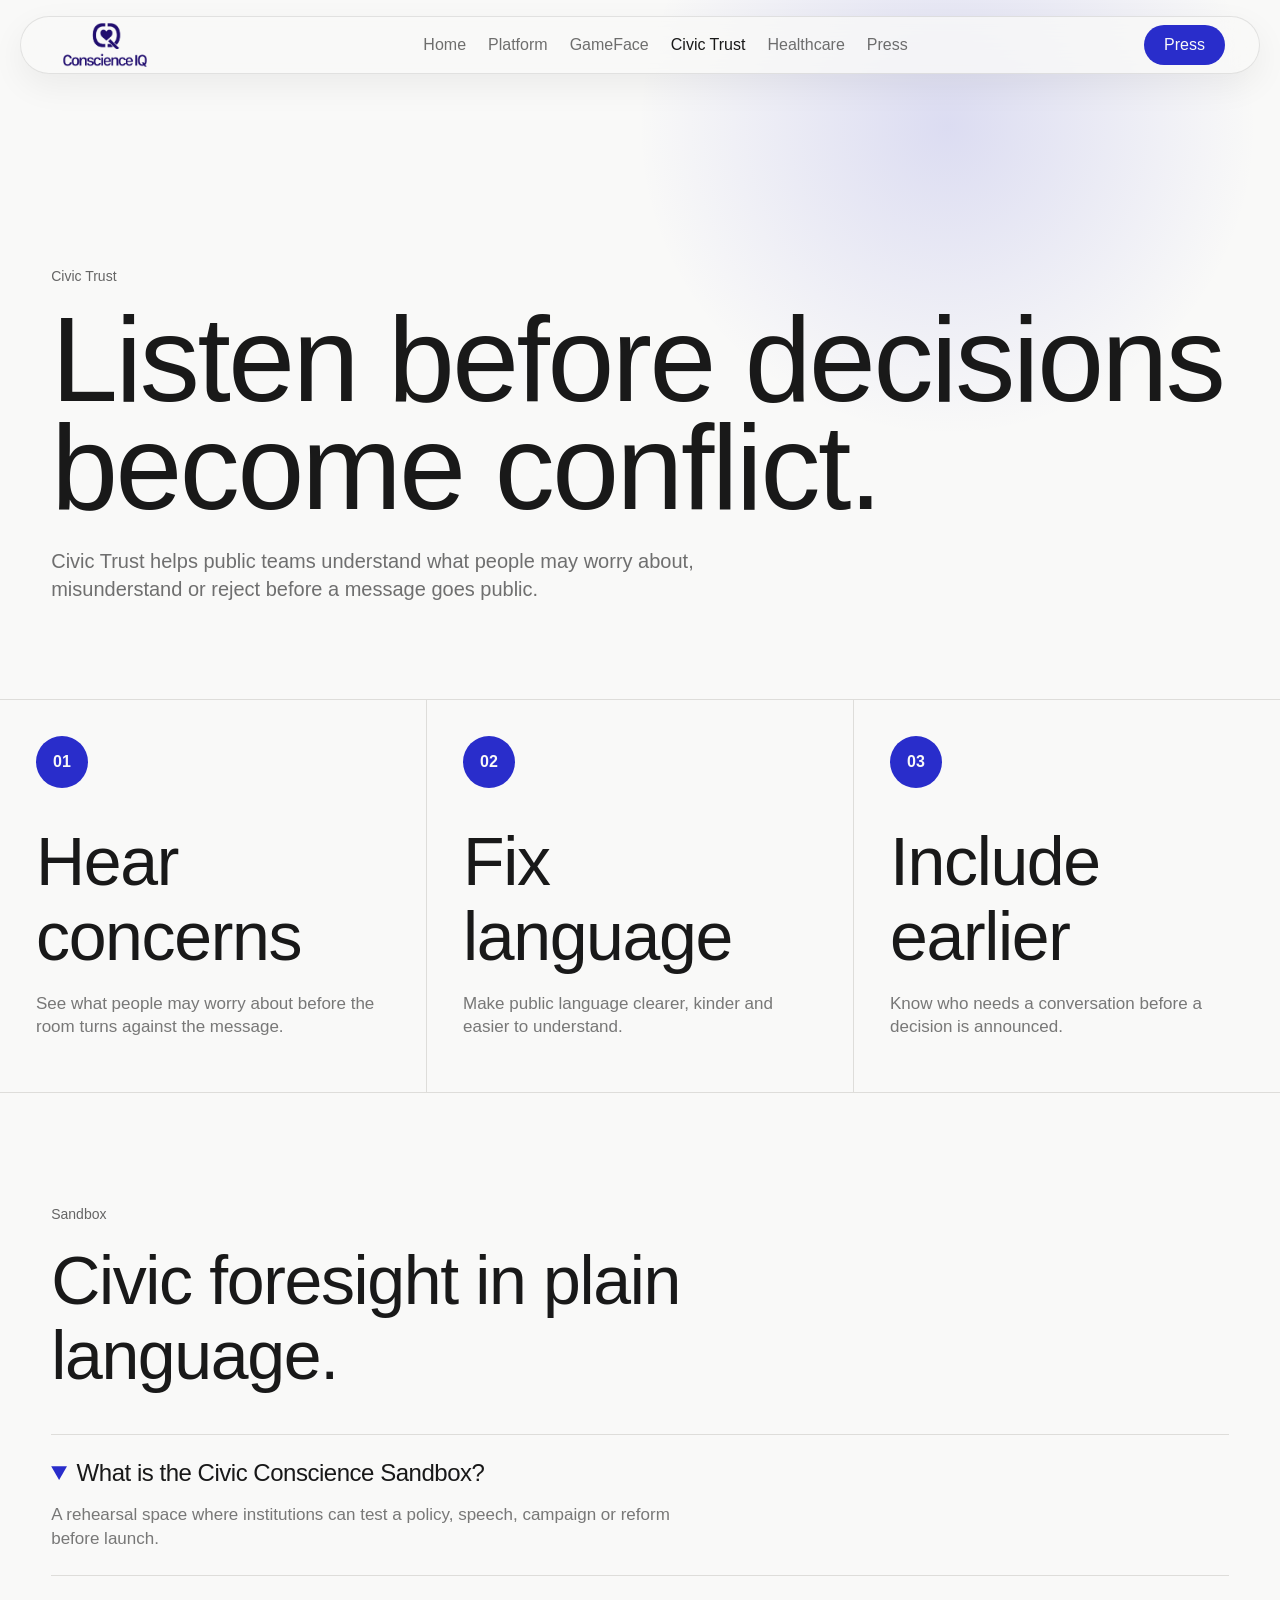
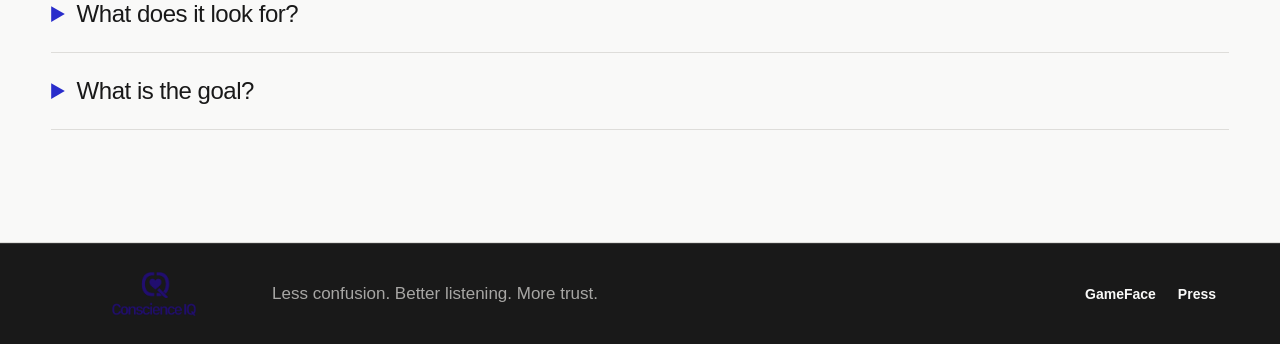
==== commit 6b1d7bf4: "use darker logo" ====
--- a/civic-trust.html
+++ b/civic-trust.html
@@ -12,7 +12,7 @@
   </head>
   <body>
     <header class="site-header">
-      <a class="brand" href="index.html" aria-label="Conscience IQ home"><img class="brand-logo" src="assets/conscience-iq-logo-transparent.png" alt="Conscience IQ" /></a>
+      <a class="brand" href="index.html" aria-label="Conscience IQ home"><img class="brand-logo" src="assets/conscience-iq-logo-dark-transparent.png" alt="Conscience IQ" /></a>
       <nav class="desktop-nav" aria-label="Main navigation">
         <a href="index.html">Home</a><a href="platform.html">Platform</a><a href="gameface.html">GameFace</a><a aria-current="page" href="civic-trust.html">Civic Trust</a><a href="healthcare.html">Healthcare</a><a href="press.html">Press</a>
       </nav>
@@ -61,7 +61,7 @@
       </section>
     </main>
 
-    <footer class="site-footer"><a class="brand" href="index.html" aria-label="Conscience IQ home"><img class="brand-logo" src="assets/conscience-iq-logo-transparent.png" alt="Conscience IQ" /></a><p>Less confusion. Better listening. More trust.</p><div><a href="gameface.html">GameFace</a><a href="press.html">Press</a></div></footer>
+    <footer class="site-footer"><a class="brand" href="index.html" aria-label="Conscience IQ home"><img class="brand-logo" src="assets/conscience-iq-logo-dark-transparent.png" alt="Conscience IQ" /></a><p>Less confusion. Better listening. More trust.</p><div><a href="gameface.html">GameFace</a><a href="press.html">Press</a></div></footer>
     <script src="script.js"></script>
   </body>
 </html>
--- a/styles.css
+++ b/styles.css
@@ -50,6 +50,12 @@
   backdrop-filter: blur(18px);
 }
 
+.site-header .brand {
+  height: 100%;
+  min-width: 148px;
+  overflow: hidden;
+}
+
 .brand,
 .site-footer .brand {
   display: inline-flex;
@@ -61,8 +67,8 @@
 
 .brand-logo {
   display: block;
-  width: 144px;
-  height: auto;
+  width: 132px;
+  max-height: 44px;
   object-fit: contain;
   object-position: center;
 }
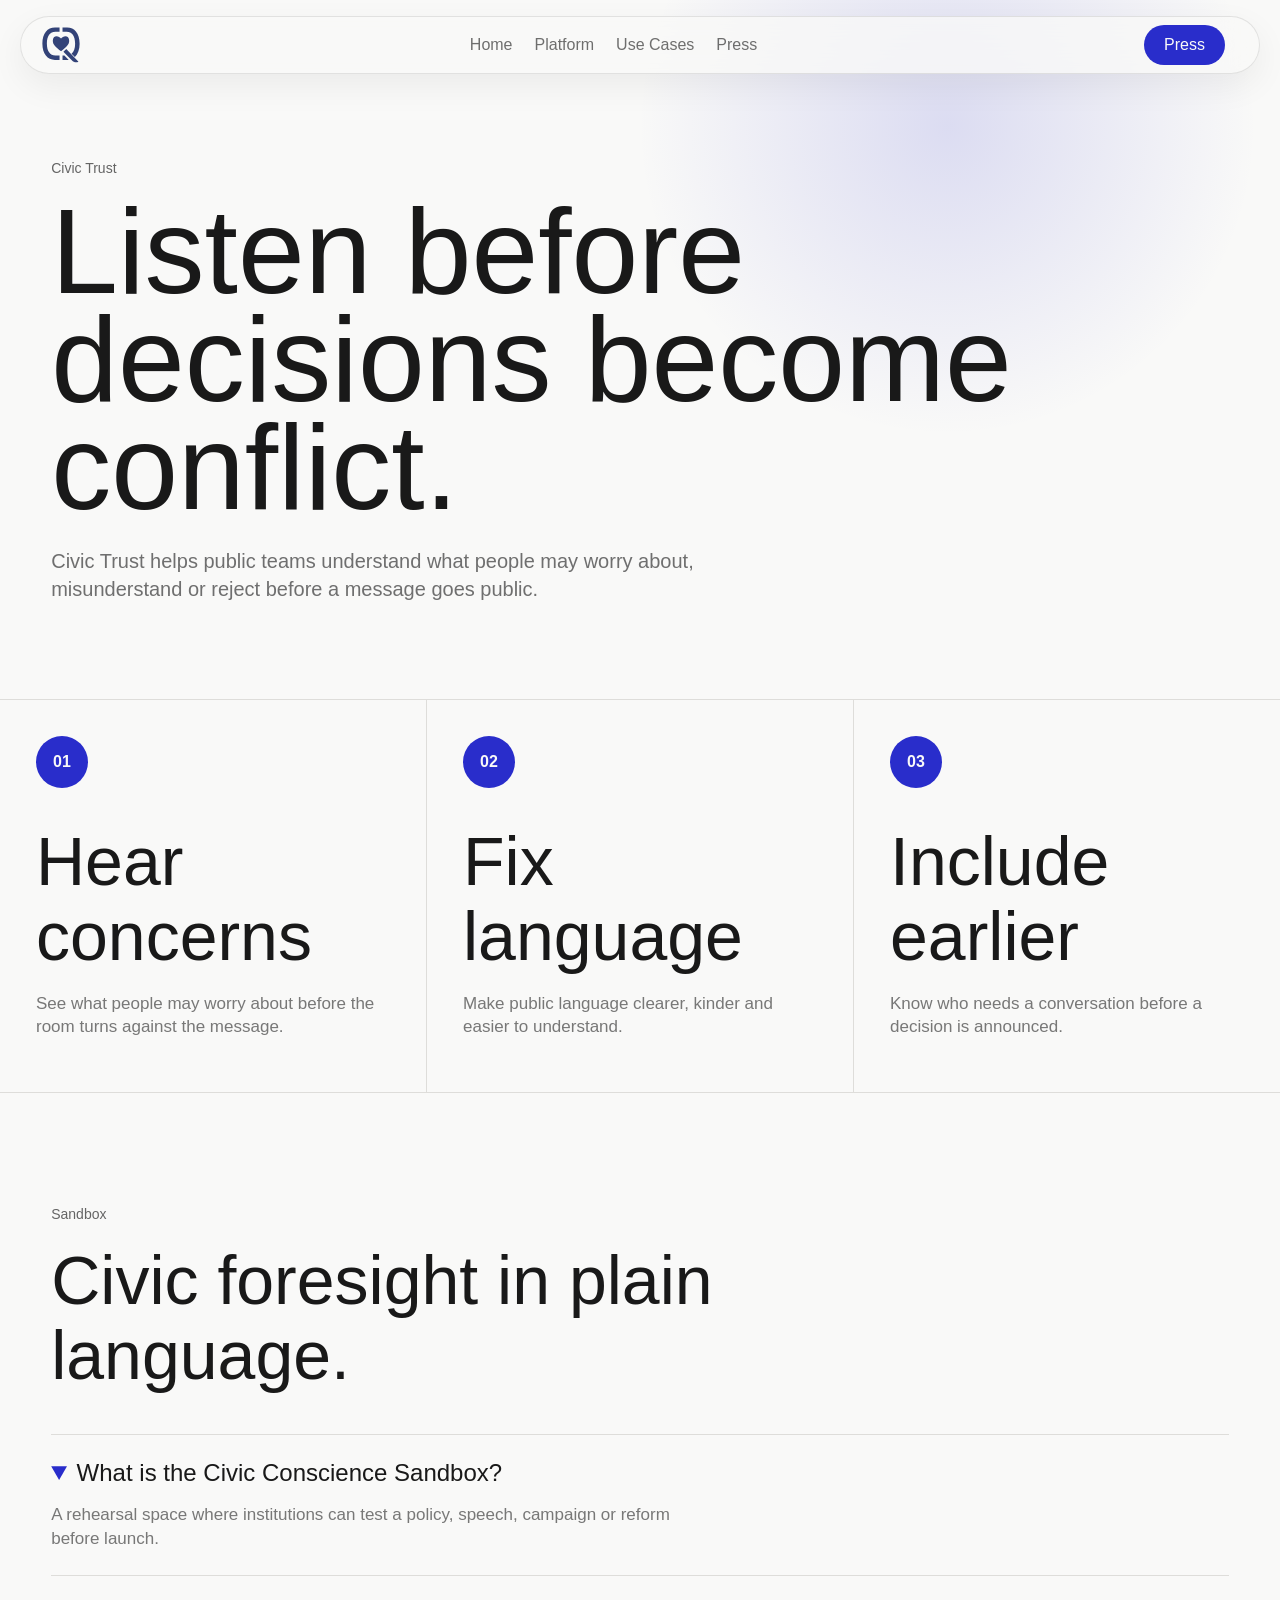
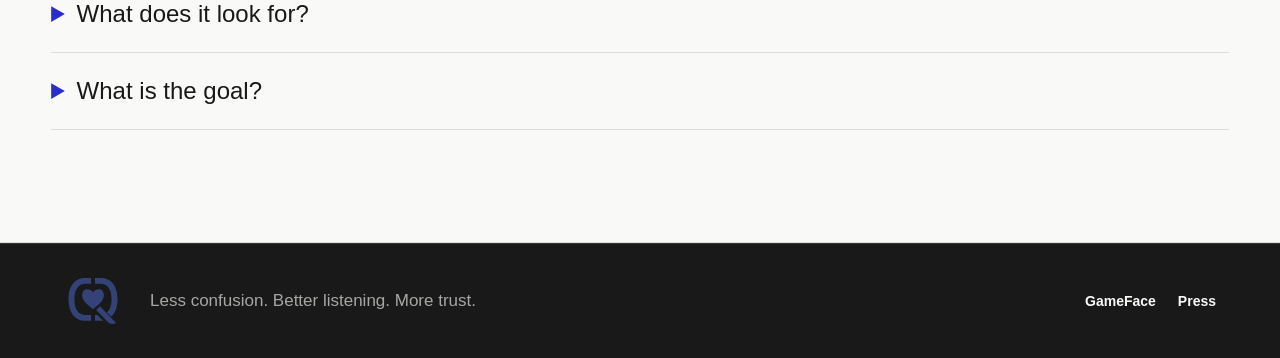
==== commit 81f31ef8: "Add use case pages and GameFace updates" ====
--- a/civic-trust.html
+++ b/civic-trust.html
@@ -12,15 +12,15 @@
   </head>
   <body>
     <header class="site-header">
-      <a class="brand" href="index.html" aria-label="Conscience IQ home"><img class="brand-logo" src="assets/conscience-iq-logo-dark-transparent.png" alt="Conscience IQ" /></a>
+      <a class="brand" href="index.html" aria-label="Conscience IQ home"><img class="brand-logo" src="assets/ciq-logo-mark.svg" alt="Conscience IQ" /></a>
       <nav class="desktop-nav" aria-label="Main navigation">
-        <a href="index.html">Home</a><a href="platform.html">Platform</a><a href="gameface.html">GameFace</a><a aria-current="page" href="civic-trust.html">Civic Trust</a><a href="healthcare.html">Healthcare</a><a href="press.html">Press</a>
+        <a href="index.html">Home</a><a href="platform.html">Platform</a><a href="use-cases.html">Use Cases</a><a href="press.html">Press</a>
       </nav>
       <a class="nav-cta" href="press.html">Press</a>
       <button class="menu-button" type="button" aria-label="Open menu" aria-expanded="false"><span></span><span></span></button>
     </header>
     <nav class="mobile-nav" aria-label="Mobile navigation">
-      <a href="index.html">Home</a><a href="platform.html">Platform</a><a href="gameface.html">GameFace</a><a href="civic-trust.html">Civic Trust</a><a href="healthcare.html">Healthcare</a><a href="press.html">Press</a>
+      <a href="index.html">Home</a><a href="platform.html">Platform</a><a href="use-cases.html">Use Cases</a><a href="press.html">Press</a>
     </nav>
 
     <main>
@@ -61,7 +61,7 @@
       </section>
     </main>
 
-    <footer class="site-footer"><a class="brand" href="index.html" aria-label="Conscience IQ home"><img class="brand-logo" src="assets/conscience-iq-logo-dark-transparent.png" alt="Conscience IQ" /></a><p>Less confusion. Better listening. More trust.</p><div><a href="gameface.html">GameFace</a><a href="press.html">Press</a></div></footer>
+    <footer class="site-footer"><a class="brand" href="index.html" aria-label="Conscience IQ home"><img class="brand-logo" src="assets/ciq-logo-mark.svg" alt="Conscience IQ" /></a><p>Less confusion. Better listening. More trust.</p><div><a href="gameface.html">GameFace</a><a href="press.html">Press</a></div></footer>
     <script src="script.js"></script>
   </body>
 </html>
--- a/styles.css
+++ b/styles.css
@@ -24,6 +24,7 @@
   background: var(--paper);
   color: var(--ink);
   font-family: Inter, system-ui, -apple-system, BlinkMacSystemFont, "Segoe UI", sans-serif;
+  overflow-x: hidden;
 }
 
 a {
@@ -52,7 +53,7 @@
 
 .site-header .brand {
   height: 100%;
-  min-width: 148px;
+  min-width: 44px;
   overflow: hidden;
 }
 
@@ -67,15 +68,15 @@
 
 .brand-logo {
   display: block;
-  width: 132px;
-  max-height: 44px;
+  width: 44px;
+  height: 44px;
   object-fit: contain;
   object-position: center;
 }
 
 .site-footer .brand-logo {
-  width: 180px;
-  height: auto;
+  width: 58px;
+  height: 58px;
 }
 
 .brand-mark {
@@ -195,8 +196,10 @@
 
 .page-hero {
   min-height: 620px;
+  min-width: 0;
   display: grid;
   align-content: end;
+  overflow: hidden;
   padding: 140px min(5vw, 64px) 72px;
   background:
     radial-gradient(circle at 78% 22%, rgba(124, 216, 223, 0.26), transparent 30%),
@@ -212,12 +215,14 @@
 }
 
 .page-hero h1 {
-  max-width: 980px;
+  max-width: min(980px, 100%);
   margin-bottom: 26px;
+  overflow-wrap: anywhere;
 }
 
 .page-hero p:not(.eyebrow) {
-  max-width: 720px;
+  max-width: min(720px, 100%);
+  min-width: 0;
   color: var(--muted);
   font-size: clamp(20px, 2.2vw, 28px);
   line-height: 1.42;
@@ -451,6 +456,10 @@
   background: var(--line);
   border-top: 1px solid var(--line);
   border-bottom: 1px solid var(--line);
+}
+
+.product-grid-wide {
+  grid-template-columns: repeat(3, 1fr);
 }
 
 .product-grid article {
@@ -931,6 +940,10 @@
   .product-grid article {
     min-height: 280px;
     padding: 26px 22px;
+  }
+
+  .product-grid .grid-placeholder {
+    display: none;
   }
 
   .signal-row {
@@ -1129,10 +1142,18 @@
   background: var(--line);
 }
 
+.product-grid-wide {
+  background: var(--line);
+}
+
 .product-grid article,
 .detail-grid article {
   min-height: 370px;
   padding: 36px;
+}
+
+.product-grid .grid-placeholder {
+  pointer-events: none;
 }
 
 .icon-circle,
@@ -1348,7 +1369,7 @@
 strong {
   font-family: "WorldProMVP", "Noto Sans", Helvetica, sans-serif;
   font-weight: 325;
-  letter-spacing: -0.02em;
+  letter-spacing: 0;
 }
 
 .site-header {
@@ -1387,7 +1408,7 @@
   max-width: 13em;
   font-size: 4rem;
   line-height: 1;
-  letter-spacing: -0.02em;
+  letter-spacing: 0;
   font-weight: 325;
 }
 
@@ -1396,7 +1417,7 @@
 .press-list h2 {
   font-size: 2.75rem;
   line-height: 1.1;
-  letter-spacing: -0.02em;
+  letter-spacing: 0;
   font-weight: 325;
 }
 
@@ -1404,7 +1425,7 @@
 .case-card h3 {
   font-size: 1.875rem;
   line-height: 1.2;
-  letter-spacing: -0.02em;
+  letter-spacing: 0;
   font-weight: 325;
 }
 
@@ -1437,7 +1458,7 @@
 .metric-board strong,
 .signal-row strong {
   font-weight: 325;
-  letter-spacing: -0.02em;
+  letter-spacing: 0;
 }
 
 @media (min-width: 640px) {
@@ -1593,3 +1614,1728 @@
 summary::marker {
   color: var(--blue);
 }
+
+/* Use-case pages */
+.usecase-list {
+  display: grid;
+  grid-template-columns: repeat(2, 1fr);
+  gap: 1px;
+  min-width: 0;
+  overflow: hidden;
+  background: var(--line);
+  border-bottom: 1px solid var(--line);
+}
+
+.usecase-tile {
+  min-height: clamp(320px, 34vw, 420px);
+  min-width: 0;
+  max-width: 100%;
+  overflow: hidden;
+  display: flex;
+  flex-direction: column;
+  justify-content: flex-end;
+  gap: 18px;
+  padding: 36px;
+  background:
+    radial-gradient(circle at 78% 18%, var(--case-glow, rgba(41, 45, 203, 0.14)), transparent 30%),
+    var(--paper);
+}
+
+.usecase-placeholder {
+  pointer-events: none;
+}
+
+.usecase-tile span {
+  align-self: flex-start;
+  margin-bottom: auto;
+  color: rgba(25, 25, 25, 0.56);
+  font-size: 0.875rem;
+  line-height: 1.3;
+}
+
+.usecase-tile h2 {
+  max-width: min(12em, 100%);
+  min-width: 0;
+  margin: 0;
+  font-size: clamp(2.25rem, 4.4vw, 4.4rem);
+  line-height: 1.02;
+  overflow-wrap: anywhere;
+}
+
+.usecase-tile p {
+  max-width: min(520px, 100%);
+  min-width: 0;
+  margin: 0;
+  color: rgba(25, 25, 25, 0.62);
+}
+
+.aviation-theme { --case-glow: rgba(41, 45, 203, 0.18); --case-tint: #dfe6ff; }
+.gameface-theme { --case-glow: rgba(51, 67, 120, 0.2); --case-tint: #e1e6f6; }
+.defence-theme { --case-glow: rgba(70, 76, 64, 0.24); --case-tint: #dfe2d8; }
+.healthcare-theme { --case-glow: rgba(38, 157, 214, 0.24); --case-tint: #dbeeff; }
+.petroleum-theme { --case-glow: rgba(145, 120, 70, 0.24); --case-tint: #ece4d4; }
+.manufacturing-theme { --case-glow: rgba(110, 120, 130, 0.22); --case-tint: #e5e7e8; }
+.pilot-theme { --case-glow: rgba(130, 80, 150, 0.18); --case-tint: #eadff0; }
+
+body.aviation-theme { --case-accent: #292dcb; --case-deep: #10143a; }
+body.defence-theme { --case-accent: #5f6f55; --case-deep: #171b15; }
+body.healthcare-theme { --case-accent: #238ec2; --case-deep: #071f36; }
+body.petroleum-theme { --case-accent: #8d6d33; --case-deep: #241b10; }
+body.manufacturing-theme { --case-accent: #59636e; --case-deep: #1a1d20; }
+body.pilot-theme { --case-accent: #7a4aa0; --case-deep: #24172f; }
+
+.usecase-hero {
+  min-height: 680px;
+  display: grid;
+  grid-template-columns: minmax(380px, 1.12fr) minmax(320px, 0.88fr);
+  gap: 1px;
+  align-items: center;
+  background:
+    radial-gradient(circle at 24% 38%, var(--case-glow), transparent 34%),
+    var(--case-deep, var(--ink));
+  padding-top: 0;
+  color: var(--paper);
+}
+
+.usecase-hero > div {
+  display: grid;
+  align-content: end;
+  padding: 116px min(4vw, 56px) 58px;
+  background:
+    linear-gradient(90deg, rgba(255, 255, 255, 0.06), transparent 54%),
+    transparent;
+}
+
+.usecase-hero video {
+  width: min(calc(100% - 40px), 900px);
+  height: auto;
+  min-height: 0;
+  aspect-ratio: 16 / 9;
+  align-self: center;
+  justify-self: center;
+  display: block;
+  border: 1px solid rgba(249, 249, 248, 0.18);
+  border-radius: var(--radius);
+  object-fit: contain;
+  background:
+    radial-gradient(circle at 50% 42%, var(--case-glow), transparent 32%),
+    var(--case-deep, var(--case-tint));
+  box-shadow: 0 28px 80px rgba(0, 0, 0, 0.26);
+}
+
+.usecase-hero h1 {
+  max-width: 8.5em;
+  font-size: clamp(4rem, 7.2vw, 6.5rem);
+  line-height: 0.96;
+  text-wrap: balance;
+  overflow-wrap: break-word;
+}
+
+.usecase-hero p:not(.eyebrow) {
+  max-width: 620px;
+  min-width: 0;
+  color: rgba(249, 249, 248, 0.72);
+  font-size: 1.25rem;
+  line-height: 1.4;
+  overflow-wrap: break-word;
+}
+
+.split-video > div {
+  order: 2;
+}
+
+.compact-hero {
+  min-height: 760px;
+  grid-template-columns: 1fr;
+}
+
+.compact-hero > div {
+  background:
+    linear-gradient(135deg, var(--case-tint), transparent 58%),
+    radial-gradient(circle at 82% 22%, var(--case-glow), transparent 30%),
+    var(--paper);
+}
+
+.usecase-brief {
+  display: grid;
+  grid-template-columns: repeat(3, 1fr);
+  gap: 1px;
+  background: var(--line);
+}
+
+.usecase-brief article {
+  min-height: 320px;
+  padding: 34px;
+  background: var(--paper);
+}
+
+.usecase-brief span {
+  display: inline-grid;
+  width: 52px;
+  height: 52px;
+  place-items: center;
+  border-radius: 50%;
+  background: var(--blue);
+  color: var(--paper);
+}
+
+.usecase-brief h2 {
+  margin: 44px 0 18px;
+  font-size: clamp(2.25rem, 3.6vw, 4rem);
+  line-height: 1.05;
+  overflow-wrap: anywhere;
+}
+
+.usecase-brief p {
+  max-width: 460px;
+  color: rgba(25, 25, 25, 0.62);
+}
+
+.case-detail-section {
+  display: grid;
+  grid-template-columns: minmax(280px, 0.95fr) minmax(320px, 1.05fr);
+  gap: 56px;
+  align-items: start;
+  padding: 96px min(4vw, 56px);
+  background: var(--paper);
+  border-bottom: 1px solid var(--line);
+}
+
+.case-detail-section h2 {
+  margin-bottom: 24px;
+  font-size: clamp(2.75rem, 5vw, 5rem);
+}
+
+.case-detail-section p:not(.eyebrow) {
+  max-width: 680px;
+  color: rgba(25, 25, 25, 0.62);
+}
+
+.case-points {
+  display: grid;
+  gap: 1px;
+  overflow: hidden;
+  border: 1px solid var(--line);
+  border-radius: var(--radius);
+  background: var(--line);
+}
+
+.case-points article {
+  display: grid;
+  grid-template-columns: minmax(180px, max-content) minmax(0, 1fr);
+  gap: 30px;
+  align-items: center;
+  min-height: 128px;
+  padding: 24px;
+  background: var(--white);
+}
+
+.case-points strong {
+  color: var(--blue);
+  font-size: clamp(2rem, 3vw, 3.6rem);
+  line-height: 1;
+  white-space: nowrap;
+}
+
+.case-points span {
+  color: rgba(25, 25, 25, 0.62);
+  line-height: 1.4;
+}
+
+.asset-strip {
+  display: flex;
+  align-items: end;
+  justify-content: space-between;
+  gap: 28px;
+  padding: 92px min(4vw, 56px);
+  background:
+    radial-gradient(circle at 82% 24%, var(--case-glow), transparent 26%),
+    var(--ink);
+  color: var(--paper);
+}
+
+.asset-strip h2 {
+  margin-bottom: 20px;
+}
+
+.asset-strip p:not(.eyebrow) {
+  max-width: 560px;
+  color: rgba(249, 249, 248, 0.68);
+}
+
+.asset-actions {
+  display: flex;
+  flex-wrap: wrap;
+  gap: 12px;
+  justify-content: flex-end;
+}
+
+.light-button {
+  border-color: rgba(249, 249, 248, 0.46);
+  color: var(--paper);
+}
+
+/* Individual use-case treatments */
+body.aviation-theme .usecase-hero {
+  min-height: 680px;
+  display: grid;
+  grid-template-columns: minmax(380px, 1.12fr) minmax(320px, 0.88fr);
+  gap: 1px;
+  background: var(--case-deep);
+  overflow: hidden;
+}
+
+body.aviation-theme .usecase-hero video {
+  position: static;
+  min-height: 0;
+  filter: saturate(0.9) contrast(1.04);
+}
+
+body.aviation-theme .usecase-hero::after {
+  content: none;
+}
+
+body.aviation-theme .usecase-hero > div {
+  max-width: none;
+  background:
+    radial-gradient(circle at 78% 20%, rgba(41, 45, 203, 0.24), transparent 32%),
+    transparent;
+}
+
+body.aviation-theme .usecase-hero p:not(.eyebrow) {
+  color: rgba(249, 249, 248, 0.76);
+}
+
+body.defence-theme .usecase-hero,
+body.defence-theme .case-detail-section,
+body.defence-theme .asset-strip {
+  background:
+    linear-gradient(135deg, rgba(95, 111, 85, 0.18), transparent 46%),
+    var(--case-deep);
+  color: var(--paper);
+}
+
+body.defence-theme .usecase-hero > div {
+  background:
+    linear-gradient(180deg, rgba(255, 255, 255, 0.05), transparent),
+    var(--case-deep);
+}
+
+body.defence-theme .usecase-hero p:not(.eyebrow),
+body.defence-theme .case-detail-section p:not(.eyebrow),
+body.defence-theme .case-points span,
+body.defence-theme .asset-strip p:not(.eyebrow) {
+  color: rgba(249, 249, 248, 0.68);
+}
+
+body.defence-theme .case-points,
+body.defence-theme .case-points article {
+  border-color: rgba(249, 249, 248, 0.12);
+  background: rgba(249, 249, 248, 0.07);
+}
+
+body.healthcare-theme .usecase-hero {
+  grid-template-columns: minmax(360px, 1.08fr) minmax(320px, 0.92fr);
+  background:
+    radial-gradient(circle at 24% 42%, rgba(38, 157, 214, 0.36), transparent 30%),
+    linear-gradient(135deg, #05182b, #0a3155 52%, #071f36);
+  color: var(--paper);
+}
+
+body.healthcare-theme .usecase-hero > div {
+  background:
+    linear-gradient(90deg, rgba(255, 255, 255, 0.07), transparent 56%),
+    transparent;
+}
+
+body.healthcare-theme .case-detail-section {
+  background:
+    linear-gradient(180deg, rgba(35, 142, 194, 0.1), transparent 56%),
+    var(--paper);
+}
+
+body.healthcare-theme .usecase-hero p:not(.eyebrow) {
+  color: rgba(249, 249, 248, 0.72);
+}
+
+body.healthcare-theme .usecase-hero video {
+  background:
+    radial-gradient(circle at 50% 50%, rgba(38, 157, 214, 0.34), transparent 34%),
+    #061b2a;
+}
+
+body.healthcare-theme .usecase-brief article,
+body.healthcare-theme .case-points article {
+  background: #f5fbff;
+}
+
+body.petroleum-theme .usecase-hero {
+  background:
+    repeating-linear-gradient(90deg, rgba(255, 255, 255, 0.035) 0 1px, transparent 1px 44px),
+    radial-gradient(circle at 26% 42%, rgba(141, 109, 51, 0.3), transparent 32%),
+    var(--case-deep);
+}
+
+body.petroleum-theme .usecase-hero > div,
+body.petroleum-theme .asset-strip {
+  background:
+    repeating-linear-gradient(90deg, rgba(255, 255, 255, 0.045) 0 1px, transparent 1px 44px),
+    linear-gradient(135deg, rgba(141, 109, 51, 0.28), transparent 52%),
+    var(--case-deep);
+  color: var(--paper);
+}
+
+body.petroleum-theme .usecase-hero video {
+  filter: brightness(1.65) contrast(1.02) saturate(1.08);
+}
+
+body.petroleum-theme .usecase-hero p:not(.eyebrow),
+body.petroleum-theme .asset-strip p:not(.eyebrow) {
+  color: rgba(249, 249, 248, 0.72);
+}
+
+body.petroleum-theme .usecase-brief span,
+body.petroleum-theme .case-points strong {
+  background: var(--case-accent);
+  color: var(--paper);
+}
+
+body.manufacturing-theme .compact-hero {
+  min-height: 720px;
+}
+
+body.manufacturing-theme .compact-hero > div {
+  background:
+    linear-gradient(90deg, rgba(26, 29, 32, 0.84), rgba(26, 29, 32, 0.54)),
+    repeating-linear-gradient(0deg, rgba(255, 255, 255, 0.12) 0 2px, transparent 2px 24px),
+    linear-gradient(135deg, #343a40, #111315);
+  color: var(--paper);
+}
+
+body.manufacturing-theme .usecase-hero p:not(.eyebrow) {
+  color: rgba(249, 249, 248, 0.74);
+}
+
+body.manufacturing-theme .usecase-brief article:nth-child(odd),
+body.manufacturing-theme .case-points article:nth-child(odd) {
+  background: #f0f1f1;
+}
+
+body.pilot-theme .usecase-hero > div,
+body.pilot-theme .case-detail-section {
+  background:
+    linear-gradient(90deg, rgba(122, 74, 160, 0.08) 1px, transparent 1px),
+    linear-gradient(0deg, rgba(122, 74, 160, 0.08) 1px, transparent 1px),
+    var(--paper);
+  background-size: 42px 42px;
+}
+
+body.pilot-theme .usecase-hero > div {
+  background:
+    radial-gradient(circle at 78% 18%, rgba(178, 110, 220, 0.28), transparent 30%),
+    linear-gradient(90deg, rgba(255, 255, 255, 0.055) 1px, transparent 1px),
+    linear-gradient(0deg, rgba(255, 255, 255, 0.045) 1px, transparent 1px),
+    var(--case-deep);
+  background-size: auto, 42px 42px, 42px 42px, auto;
+  color: var(--paper);
+}
+
+body.pilot-theme .usecase-hero p:not(.eyebrow) {
+  color: rgba(249, 249, 248, 0.74);
+}
+
+body.pilot-theme .usecase-brief {
+  counter-reset: pilot-step;
+}
+
+body.pilot-theme .usecase-brief article {
+  position: relative;
+  overflow: hidden;
+}
+
+body.pilot-theme .usecase-brief article::after {
+  position: absolute;
+  right: 24px;
+  bottom: 18px;
+  z-index: 0;
+  color: rgba(122, 74, 160, 0.1);
+  content: "DATA";
+  font-size: clamp(3.8rem, 8vw, 7rem);
+  letter-spacing: 0;
+}
+
+body.pilot-theme .usecase-brief article > * {
+  position: relative;
+  z-index: 1;
+}
+
+body.usecase .usecase-brief span,
+body.usecase .case-points strong {
+  color: var(--case-accent);
+}
+
+body.usecase .usecase-brief span {
+  background: var(--case-accent);
+  color: var(--paper);
+}
+
+body.defence-theme .case-points strong,
+body.defence-theme .usecase-brief span,
+body.petroleum-theme .case-detail-section .case-points strong {
+  color: var(--paper);
+}
+
+/* Stronger per-page identities */
+body.usecase {
+  --case-header-bg: rgba(255, 254, 250, 0.82);
+  --case-header-border: rgba(16, 17, 18, 0.12);
+  --case-on-dark-accent: var(--case-accent);
+}
+
+body.usecase .site-header {
+  border-color: var(--case-header-border);
+  background: var(--case-header-bg);
+}
+
+body.usecase .nav-cta {
+  background: var(--case-accent);
+  color: var(--paper);
+}
+
+body.usecase .desktop-nav a[aria-current="page"] {
+  color: var(--case-accent);
+}
+
+body.usecase .eyebrow {
+  color: var(--case-accent);
+}
+
+body.usecase .usecase-hero .eyebrow,
+body.usecase .asset-strip .eyebrow,
+body.defence-theme .case-detail-section .eyebrow {
+  color: var(--case-on-dark-accent);
+}
+
+body.usecase .button-primary {
+  background: var(--case-accent);
+  border-color: var(--case-accent);
+}
+
+body.aviation-theme {
+  --case-accent: #3c7dff;
+  --case-deep: #07111f;
+  --case-glow: rgba(60, 125, 255, 0.34);
+  --case-tint: #e6eefb;
+  --case-header-bg: rgba(234, 241, 249, 0.86);
+  background: #e9eef5;
+}
+
+body.aviation-theme .usecase-hero {
+  min-height: 720px;
+  grid-template-columns: minmax(360px, 0.82fr) minmax(420px, 1.18fr);
+  background:
+    linear-gradient(90deg, rgba(7, 17, 31, 0.98), rgba(7, 17, 31, 0.86)),
+    repeating-linear-gradient(90deg, rgba(60, 125, 255, 0.18) 0 1px, transparent 1px 76px),
+    var(--case-deep);
+}
+
+body.aviation-theme .usecase-hero > div {
+  align-content: center;
+  min-height: 100%;
+  border-right: 1px solid rgba(234, 241, 249, 0.12);
+  background:
+    radial-gradient(circle at 16% 30%, rgba(60, 125, 255, 0.28), transparent 28%),
+    linear-gradient(180deg, rgba(255, 255, 255, 0.06), transparent 60%);
+}
+
+body.aviation-theme .usecase-hero video {
+  width: min(calc(100% - 64px), 980px);
+  border-radius: 0 0 72px 0;
+  border-color: rgba(188, 211, 244, 0.32);
+  box-shadow: 0 34px 90px rgba(0, 0, 0, 0.36);
+}
+
+body.aviation-theme .usecase-brief {
+  background: #d4dde9;
+}
+
+body.aviation-theme .usecase-brief article {
+  background:
+    linear-gradient(180deg, rgba(60, 125, 255, 0.1), transparent 45%),
+    #f8fbff;
+}
+
+body.aviation-theme .case-detail-section {
+  background:
+    linear-gradient(90deg, rgba(60, 125, 255, 0.08), transparent 42%),
+    #eef4fb;
+}
+
+body.aviation-theme .case-points {
+  border-radius: 0 42px 0 0;
+}
+
+body.aviation-theme .asset-strip {
+  background:
+    linear-gradient(90deg, rgba(60, 125, 255, 0.2), transparent 48%),
+    #07111f;
+}
+
+body.defence-theme {
+  --case-accent: #9bb26f;
+  --case-deep: #11160f;
+  --case-glow: rgba(155, 178, 111, 0.28);
+  --case-tint: #e5ead8;
+  --case-header-bg: rgba(21, 27, 18, 0.78);
+  --case-header-border: rgba(229, 234, 216, 0.18);
+  --case-on-dark-accent: #c9dfa0;
+  background: #11160f;
+}
+
+body.defence-theme .site-header,
+body.defence-theme .desktop-nav a,
+body.defence-theme .brand {
+  color: var(--paper);
+}
+
+body.defence-theme .site-header .brand-logo {
+  filter: invert(1);
+}
+
+body.defence-theme .menu-button span {
+  background: var(--paper);
+}
+
+body.defence-theme .usecase-hero {
+  min-height: 760px;
+  grid-template-columns: minmax(340px, 0.92fr) minmax(340px, 1.08fr);
+  background:
+    linear-gradient(90deg, rgba(17, 22, 15, 0.94), rgba(17, 22, 15, 0.76)),
+    repeating-linear-gradient(0deg, rgba(155, 178, 111, 0.11) 0 1px, transparent 1px 38px),
+    repeating-linear-gradient(90deg, rgba(155, 178, 111, 0.09) 0 1px, transparent 1px 38px),
+    var(--case-deep);
+}
+
+body.defence-theme .usecase-hero > div {
+  border-left: 8px solid var(--case-accent);
+  background:
+    linear-gradient(180deg, rgba(155, 178, 111, 0.14), transparent 44%),
+    rgba(17, 22, 15, 0.72);
+}
+
+body.defence-theme .usecase-hero video {
+  width: min(calc(100% - 48px), 840px);
+  border-radius: 0;
+  border-color: rgba(155, 178, 111, 0.42);
+  filter: grayscale(0.32) contrast(1.16) brightness(0.92);
+}
+
+body.defence-theme .usecase-brief {
+  background: rgba(229, 234, 216, 0.14);
+}
+
+body.defence-theme .usecase-brief article {
+  background:
+    linear-gradient(135deg, rgba(155, 178, 111, 0.14), transparent 48%),
+    #171d14;
+  color: var(--paper);
+}
+
+body.defence-theme .usecase-brief p {
+  color: rgba(249, 249, 248, 0.64);
+}
+
+body.defence-theme .case-detail-section {
+  border-top: 1px solid rgba(229, 234, 216, 0.13);
+}
+
+body.defence-theme .case-points {
+  border-radius: 0;
+}
+
+body.defence-theme .case-points article {
+  border-left: 4px solid var(--case-accent);
+}
+
+body.defence-theme .asset-strip {
+  border-top: 1px solid rgba(229, 234, 216, 0.13);
+}
+
+body.healthcare-theme {
+  --case-accent: #008fa3;
+  --case-deep: #083047;
+  --case-glow: rgba(0, 143, 163, 0.28);
+  --case-tint: #dff6f4;
+  --case-header-bg: rgba(246, 253, 252, 0.88);
+  background: #f1fbfa;
+}
+
+body.healthcare-theme .usecase-hero {
+  min-height: 700px;
+  grid-template-columns: minmax(360px, 1fr) minmax(340px, 0.92fr);
+  background:
+    radial-gradient(circle at 18% 20%, rgba(112, 211, 202, 0.32), transparent 28%),
+    linear-gradient(135deg, #f5fffe 0%, #dff6f4 48%, #0d4158 48%, #083047 100%);
+  color: var(--ink);
+}
+
+body.healthcare-theme .usecase-hero > div {
+  align-content: center;
+  color: var(--ink);
+  background:
+    linear-gradient(180deg, rgba(255, 255, 255, 0.68), rgba(255, 255, 255, 0.22)),
+    transparent;
+}
+
+body.healthcare-theme .usecase-hero h1 {
+  max-width: 9.2em;
+}
+
+body.healthcare-theme .usecase-hero p:not(.eyebrow) {
+  color: rgba(16, 17, 18, 0.68);
+}
+
+body.healthcare-theme .usecase-hero video {
+  width: min(calc(100% - 48px), 800px);
+  border-radius: 48px 48px 8px 48px;
+  border: 10px solid rgba(255, 255, 255, 0.62);
+  background: #083047;
+}
+
+body.healthcare-theme .usecase-brief {
+  background: #b9e6e3;
+}
+
+body.healthcare-theme .usecase-brief article {
+  background:
+    radial-gradient(circle at 88% 16%, rgba(0, 143, 163, 0.12), transparent 24%),
+    #f8fffe;
+}
+
+body.healthcare-theme .usecase-brief article:nth-child(2) {
+  background: #e9faf8;
+}
+
+body.healthcare-theme .case-detail-section {
+  background:
+    linear-gradient(180deg, #ffffff, #e8f8f6);
+}
+
+body.healthcare-theme .case-points {
+  border-color: #b9e6e3;
+  border-radius: 36px;
+}
+
+body.healthcare-theme .case-points article {
+  background: rgba(255, 255, 255, 0.86);
+}
+
+body.healthcare-theme .asset-strip {
+  background:
+    radial-gradient(circle at 78% 22%, rgba(112, 211, 202, 0.28), transparent 28%),
+    linear-gradient(135deg, #083047, #004f61);
+}
+
+body.petroleum-theme {
+  --case-accent: #c58a2b;
+  --case-deep: #1f160b;
+  --case-glow: rgba(197, 138, 43, 0.34);
+  --case-tint: #f0dfc3;
+  --case-header-bg: rgba(35, 25, 12, 0.78);
+  --case-header-border: rgba(240, 223, 195, 0.24);
+  --case-on-dark-accent: #f1b955;
+  background: #24180c;
+}
+
+body.petroleum-theme .site-header,
+body.petroleum-theme .desktop-nav a,
+body.petroleum-theme .brand {
+  color: var(--paper);
+}
+
+body.petroleum-theme .site-header .brand-logo {
+  filter: invert(1);
+}
+
+body.petroleum-theme .menu-button span {
+  background: var(--paper);
+}
+
+body.petroleum-theme .usecase-hero {
+  min-height: 720px;
+  grid-template-columns: minmax(360px, 0.9fr) minmax(360px, 1.1fr);
+  background:
+    linear-gradient(110deg, rgba(31, 22, 11, 0.95), rgba(31, 22, 11, 0.68)),
+    repeating-linear-gradient(135deg, rgba(197, 138, 43, 0.16) 0 12px, transparent 12px 28px),
+    var(--case-deep);
+}
+
+body.petroleum-theme .usecase-hero > div {
+  border-top: 10px solid var(--case-accent);
+}
+
+body.petroleum-theme .usecase-hero video {
+  border-radius: 8px;
+  border-color: rgba(197, 138, 43, 0.42);
+  box-shadow: 0 28px 0 rgba(197, 138, 43, 0.18), 0 44px 90px rgba(0, 0, 0, 0.38);
+}
+
+body.petroleum-theme .usecase-brief {
+  background: #3b2c18;
+}
+
+body.petroleum-theme .usecase-brief article {
+  background:
+    linear-gradient(180deg, rgba(197, 138, 43, 0.16), transparent 54%),
+    #fff7e8;
+}
+
+body.petroleum-theme .case-detail-section {
+  background:
+    linear-gradient(90deg, #fff3dc, #f5e5c8);
+}
+
+body.petroleum-theme .case-points {
+  border-color: #d4a65b;
+  border-radius: 8px;
+}
+
+body.petroleum-theme .case-points article {
+  background: #fff9ee;
+}
+
+body.manufacturing-theme {
+  --case-accent: #d9861c;
+  --case-deep: #141719;
+  --case-glow: rgba(217, 134, 28, 0.28);
+  --case-tint: #e7ecec;
+  --case-header-bg: rgba(244, 246, 244, 0.86);
+  background: #eef0ef;
+}
+
+body.manufacturing-theme .compact-hero {
+  min-height: 760px;
+  background:
+    repeating-linear-gradient(90deg, rgba(20, 23, 25, 0.12) 0 1px, transparent 1px 80px),
+    #dfe4e4;
+}
+
+body.manufacturing-theme .compact-hero > div {
+  min-height: 760px;
+  align-content: center;
+  border-bottom: 18px solid var(--case-accent);
+  background:
+    linear-gradient(90deg, rgba(20, 23, 25, 0.92), rgba(20, 23, 25, 0.54)),
+    repeating-linear-gradient(135deg, rgba(217, 134, 28, 0.34) 0 16px, transparent 16px 32px),
+    linear-gradient(135deg, #293034, #111315);
+}
+
+body.manufacturing-theme .usecase-brief {
+  background: #c9cfce;
+}
+
+body.manufacturing-theme .usecase-brief article {
+  background:
+    linear-gradient(180deg, rgba(217, 134, 28, 0.12), transparent 42%),
+    #f7f8f6;
+}
+
+body.manufacturing-theme .usecase-brief article:nth-child(2) {
+  background: #ecefed;
+}
+
+body.manufacturing-theme .case-detail-section {
+  background:
+    linear-gradient(90deg, rgba(217, 134, 28, 0.1), transparent 34%),
+    #f4f5f2;
+}
+
+body.manufacturing-theme .case-points {
+  border-radius: 0;
+  border-color: #c9cfce;
+}
+
+body.manufacturing-theme .case-points article {
+  border-left: 7px solid var(--case-accent);
+}
+
+body.manufacturing-theme .asset-strip {
+  background:
+    repeating-linear-gradient(135deg, rgba(217, 134, 28, 0.26) 0 14px, transparent 14px 30px),
+    linear-gradient(90deg, rgba(20, 23, 25, 0.96), rgba(20, 23, 25, 0.86)),
+    #141719;
+}
+
+body.pilot-theme {
+  --case-accent: #7d56e8;
+  --case-deep: #18112d;
+  --case-glow: rgba(125, 86, 232, 0.34);
+  --case-tint: #e8e4ff;
+  --case-header-bg: rgba(249, 247, 255, 0.88);
+  background: #f4f1ff;
+}
+
+body.pilot-theme .usecase-hero {
+  min-height: 720px;
+  grid-template-columns: minmax(360px, 1.04fr) minmax(360px, 0.96fr);
+  background:
+    radial-gradient(circle at 20% 22%, rgba(125, 86, 232, 0.3), transparent 26%),
+    linear-gradient(135deg, #201641, #18112d 58%, #0d1c2e);
+}
+
+body.pilot-theme .usecase-hero > div {
+  align-content: center;
+  background:
+    linear-gradient(90deg, rgba(255, 255, 255, 0.08) 1px, transparent 1px),
+    linear-gradient(0deg, rgba(255, 255, 255, 0.06) 1px, transparent 1px),
+    radial-gradient(circle at 80% 14%, rgba(92, 205, 190, 0.18), transparent 24%);
+  background-size: 44px 44px, 44px 44px, auto;
+}
+
+body.pilot-theme .usecase-hero video {
+  border-radius: 34px;
+  border-color: rgba(232, 228, 255, 0.28);
+  background: #18112d;
+}
+
+body.pilot-theme .usecase-brief {
+  background: #d8d0ff;
+}
+
+body.pilot-theme .usecase-brief article {
+  background:
+    radial-gradient(circle at 86% 18%, rgba(92, 205, 190, 0.18), transparent 26%),
+    #fbfaff;
+}
+
+body.pilot-theme .usecase-brief article::after {
+  color: rgba(125, 86, 232, 0.08);
+  letter-spacing: 0;
+}
+
+body.pilot-theme .case-detail-section {
+  background:
+    linear-gradient(90deg, rgba(125, 86, 232, 0.08) 1px, transparent 1px),
+    linear-gradient(0deg, rgba(125, 86, 232, 0.08) 1px, transparent 1px),
+    #f8f6ff;
+  background-size: 42px 42px;
+}
+
+body.pilot-theme .case-points {
+  border-color: #d8d0ff;
+  border-radius: 22px;
+}
+
+body.pilot-theme .case-points article {
+  background: rgba(255, 255, 255, 0.92);
+}
+
+body.pilot-theme .asset-strip {
+  background:
+    radial-gradient(circle at 82% 22%, rgba(92, 205, 190, 0.2), transparent 26%),
+    linear-gradient(135deg, #18112d, #261747);
+}
+
+/* Polished modern use-case presentation */
+body.usecase {
+  --case-surface: rgba(255, 255, 255, 0.7);
+  --case-soft-shadow: 0 28px 90px rgba(16, 17, 18, 0.12);
+  --case-strong-shadow: 0 34px 110px rgba(0, 0, 0, 0.32);
+}
+
+body.usecase .site-header {
+  box-shadow: 0 18px 46px rgba(16, 17, 18, 0.09);
+}
+
+body.usecase .nav-cta,
+body.usecase .button {
+  box-shadow: 0 14px 34px rgba(16, 17, 18, 0.14);
+  transition: transform 180ms ease, box-shadow 180ms ease, background 180ms ease;
+}
+
+body.usecase .nav-cta:hover,
+body.usecase .button:hover {
+  transform: translateY(-2px);
+  box-shadow: 0 22px 46px rgba(16, 17, 18, 0.18);
+}
+
+body.usecase .usecase-hero {
+  position: relative;
+  isolation: isolate;
+  overflow: hidden;
+}
+
+body.usecase .usecase-hero::before {
+  position: absolute;
+  inset: 0;
+  z-index: -1;
+  content: "";
+  background:
+    radial-gradient(circle at 82% 16%, rgba(255, 255, 255, 0.16), transparent 24%),
+    radial-gradient(circle at 12% 82%, var(--case-glow), transparent 28%);
+  pointer-events: none;
+}
+
+body.usecase .usecase-hero > div {
+  position: relative;
+  z-index: 1;
+}
+
+body.usecase .usecase-hero h1 {
+  max-width: 9.4em;
+  margin-bottom: 28px;
+}
+
+body.usecase .usecase-hero p:not(.eyebrow) {
+  max-width: 680px;
+  font-size: clamp(1.125rem, 1.7vw, 1.45rem);
+}
+
+body.usecase .usecase-hero video {
+  position: relative;
+  z-index: 1;
+  transform: translateZ(0);
+  box-shadow: var(--case-strong-shadow);
+}
+
+body.usecase .usecase-brief {
+  padding: 1px;
+  background: linear-gradient(135deg, rgba(255, 255, 255, 0.7), rgba(16, 17, 18, 0.08));
+}
+
+body.usecase .usecase-brief article {
+  position: relative;
+  overflow: hidden;
+  min-height: 350px;
+  padding: 38px;
+  box-shadow: inset 0 1px 0 rgba(255, 255, 255, 0.68);
+}
+
+body.usecase .usecase-brief article::before {
+  position: absolute;
+  top: -64px;
+  right: -64px;
+  width: 168px;
+  height: 168px;
+  border: 1px solid color-mix(in srgb, var(--case-accent), transparent 58%);
+  border-radius: 50%;
+  content: "";
+  opacity: 0.66;
+}
+
+body.usecase .usecase-brief article > * {
+  position: relative;
+  z-index: 1;
+}
+
+body.usecase .usecase-brief span {
+  width: 58px;
+  height: 58px;
+  box-shadow: 0 18px 40px color-mix(in srgb, var(--case-accent), transparent 72%);
+}
+
+body.usecase .usecase-brief h2 {
+  max-width: 8em;
+}
+
+body.usecase .case-detail-section {
+  position: relative;
+  overflow: hidden;
+}
+
+body.usecase .case-detail-section::before {
+  position: absolute;
+  inset: 0;
+  content: "";
+  background:
+    radial-gradient(circle at 86% 18%, color-mix(in srgb, var(--case-accent), transparent 86%), transparent 22%),
+    linear-gradient(90deg, rgba(255, 255, 255, 0.28), transparent 46%);
+  pointer-events: none;
+}
+
+body.usecase .case-detail-section > * {
+  position: relative;
+  z-index: 1;
+}
+
+body.usecase .case-points {
+  border: 0;
+  box-shadow: var(--case-soft-shadow);
+}
+
+body.usecase .case-points article {
+  min-height: 142px;
+  border-bottom: 1px solid rgba(16, 17, 18, 0.08);
+}
+
+body.usecase .case-points article:last-child {
+  border-bottom: 0;
+}
+
+body.usecase .case-points strong {
+  display: inline-flex;
+  align-items: center;
+  justify-content: center;
+  min-width: 132px;
+  min-height: 74px;
+  border-radius: 999px;
+  background: color-mix(in srgb, var(--case-accent), white 86%);
+  padding: 0 20px;
+  color: var(--case-accent);
+  font-size: clamp(1.8rem, 2.8vw, 3rem);
+}
+
+body.usecase .asset-strip {
+  position: relative;
+  overflow: hidden;
+  align-items: center;
+  min-height: 330px;
+}
+
+body.usecase .asset-strip::before {
+  position: absolute;
+  inset: 24px;
+  border: 1px solid rgba(249, 249, 248, 0.13);
+  border-radius: 28px;
+  content: "";
+  pointer-events: none;
+}
+
+body.usecase .asset-strip > * {
+  position: relative;
+  z-index: 1;
+}
+
+body.usecase .light-button {
+  background: rgba(255, 255, 255, 0.08);
+  backdrop-filter: blur(14px);
+}
+
+body.aviation-theme .usecase-hero {
+  background:
+    linear-gradient(110deg, rgba(6, 13, 25, 0.98), rgba(8, 32, 72, 0.82)),
+    linear-gradient(135deg, rgba(60, 125, 255, 0.18), transparent 42%),
+    var(--case-deep);
+}
+
+body.aviation-theme .usecase-hero::after {
+  position: absolute;
+  right: min(4vw, 56px);
+  bottom: 42px;
+  z-index: 0;
+  width: min(38vw, 520px);
+  height: 120px;
+  border: 1px solid rgba(188, 211, 244, 0.18);
+  border-radius: 999px;
+  content: "";
+  transform: rotate(-10deg);
+}
+
+body.aviation-theme .usecase-hero video {
+  border-radius: 28px;
+  outline: 10px solid rgba(255, 255, 255, 0.06);
+}
+
+body.aviation-theme .case-points strong {
+  background: #dce9ff;
+}
+
+body.defence-theme .usecase-hero {
+  background:
+    linear-gradient(90deg, rgba(11, 15, 10, 0.98), rgba(27, 35, 23, 0.78)),
+    repeating-linear-gradient(0deg, rgba(155, 178, 111, 0.12) 0 1px, transparent 1px 44px),
+    repeating-linear-gradient(90deg, rgba(155, 178, 111, 0.1) 0 1px, transparent 1px 44px),
+    var(--case-deep);
+}
+
+body.defence-theme .usecase-brief article {
+  border-top: 1px solid rgba(201, 223, 160, 0.18);
+  box-shadow: inset 0 1px 0 rgba(255, 255, 255, 0.05);
+}
+
+body.defence-theme .case-points {
+  box-shadow: 0 30px 90px rgba(0, 0, 0, 0.28);
+}
+
+body.defence-theme .case-points strong {
+  background: rgba(201, 223, 160, 0.13);
+  color: #dceeb7;
+}
+
+body.healthcare-theme .usecase-hero {
+  background:
+    radial-gradient(circle at 18% 18%, rgba(108, 220, 210, 0.38), transparent 26%),
+    linear-gradient(135deg, #f7fffe 0%, #ddf7f5 50%, #0b5268 50%, #073148 100%);
+}
+
+body.healthcare-theme .usecase-hero video {
+  box-shadow: 0 34px 90px rgba(0, 86, 101, 0.28);
+}
+
+body.healthcare-theme .case-points strong {
+  background: #d9f5f1;
+}
+
+body.petroleum-theme .usecase-hero {
+  background:
+    linear-gradient(110deg, rgba(29, 20, 9, 0.96), rgba(57, 35, 10, 0.72)),
+    radial-gradient(circle at 82% 20%, rgba(241, 185, 85, 0.18), transparent 25%),
+    repeating-linear-gradient(135deg, rgba(197, 138, 43, 0.16) 0 10px, transparent 10px 30px),
+    var(--case-deep);
+}
+
+body.petroleum-theme .usecase-hero video {
+  outline: 1px solid rgba(241, 185, 85, 0.26);
+  outline-offset: 12px;
+}
+
+body.petroleum-theme .case-points strong {
+  background: #fff0d3;
+  color: #9b640f;
+}
+
+body.manufacturing-theme .compact-hero > div {
+  background:
+    radial-gradient(circle at 84% 20%, rgba(217, 134, 28, 0.3), transparent 24%),
+    linear-gradient(90deg, rgba(20, 23, 25, 0.95), rgba(20, 23, 25, 0.56)),
+    repeating-linear-gradient(135deg, rgba(217, 134, 28, 0.28) 0 14px, transparent 14px 34px),
+    linear-gradient(135deg, #293034, #111315);
+}
+
+body.manufacturing-theme .compact-hero::after {
+  position: absolute;
+  right: min(6vw, 84px);
+  bottom: 66px;
+  z-index: 0;
+  width: min(34vw, 460px);
+  height: 180px;
+  border: 1px solid rgba(217, 134, 28, 0.32);
+  content: "";
+  transform: skewX(-14deg);
+}
+
+body.manufacturing-theme .case-points strong {
+  background: #fff0d8;
+  color: #a45d00;
+}
+
+body.pilot-theme .usecase-hero {
+  background:
+    radial-gradient(circle at 18% 16%, rgba(125, 86, 232, 0.34), transparent 25%),
+    radial-gradient(circle at 78% 18%, rgba(92, 205, 190, 0.18), transparent 24%),
+    linear-gradient(135deg, #211447, #18112d 56%, #0d1c2e);
+}
+
+body.pilot-theme .usecase-hero video {
+  outline: 12px solid rgba(255, 255, 255, 0.05);
+}
+
+body.pilot-theme .case-points strong {
+  background: #e8e1ff;
+}
+
+@media (max-width: 880px) {
+  .usecase-list,
+  .usecase-hero,
+  .usecase-brief {
+    grid-template-columns: 1fr;
+  }
+
+  body.aviation-theme .usecase-hero,
+  body.healthcare-theme .usecase-hero {
+    grid-template-columns: 1fr;
+  }
+
+  body.aviation-theme .usecase-hero > div {
+    order: -1;
+  }
+
+  .usecase-list {
+    gap: 0;
+  }
+
+  .usecase-tile {
+    min-height: auto;
+    padding: 34px 20px;
+  }
+
+  .usecase-placeholder {
+    display: none;
+  }
+
+  .usecase-tile span {
+    margin-bottom: 52px;
+  }
+
+  .usecase-tile h2 {
+    max-width: 11em;
+    font-size: clamp(2.25rem, 11vw, 3.8rem);
+  }
+
+  .usecase-hero > div {
+    padding: 124px 20px 62px;
+  }
+
+  .usecase-hero video {
+    width: 100%;
+    border-right: 0;
+    border-left: 0;
+    border-radius: 0;
+    min-height: 0;
+  }
+
+  .split-video > div {
+    order: 0;
+  }
+
+  .asset-strip {
+    display: block;
+    padding: 76px 20px;
+  }
+
+  .case-detail-section {
+    grid-template-columns: 1fr;
+    padding: 76px 20px;
+  }
+
+  .usecase-brief article {
+    min-height: auto;
+    padding: 32px 20px;
+  }
+
+  .usecase-brief h2 {
+    margin-top: 38px;
+    font-size: clamp(2.25rem, 10vw, 3.5rem);
+  }
+
+  .case-points article {
+    grid-template-columns: 1fr;
+    gap: 12px;
+    align-items: start;
+  }
+
+  .asset-actions {
+    justify-content: flex-start;
+    margin-top: 28px;
+  }
+}
+
+@media (max-width: 520px) {
+  .page-hero h1 {
+    font-size: clamp(3rem, 13.6vw, 3.45rem);
+    line-height: 1.02;
+    overflow-wrap: break-word;
+  }
+
+  .page-hero p:not(.eyebrow),
+  .usecase-tile p,
+  .usecase-brief p,
+  .case-detail-section p,
+  .asset-strip p {
+    overflow-wrap: break-word;
+  }
+
+  .usecase-list {
+    border-top: 1px solid var(--line);
+  }
+
+  .usecase-tile {
+    padding: 30px 18px;
+  }
+
+  .usecase-tile span {
+    margin-bottom: 44px;
+  }
+
+  .usecase-tile h2 {
+    font-size: clamp(2rem, 10vw, 3rem);
+    line-height: 1.06;
+  }
+
+  .usecase-hero h1,
+  .compact-hero h1 {
+    font-size: clamp(3rem, 13.2vw, 3.6rem);
+    line-height: 1.02;
+  }
+
+  .case-detail-section h2,
+  .asset-strip h2 {
+    font-size: clamp(2.35rem, 11vw, 3rem);
+    line-height: 1.08;
+  }
+
+  .asset-actions,
+  .asset-actions .button,
+  .asset-strip > .button {
+    width: 100%;
+  }
+}
+
+/* Remove decorative shape overlays from use-case pages */
+body.usecase .usecase-hero::before,
+body.usecase .usecase-hero::after,
+body.usecase .usecase-brief article::before,
+body.usecase .case-detail-section::before,
+body.usecase .asset-strip::before,
+body.manufacturing-theme .compact-hero::after,
+body.pilot-theme .usecase-brief article::after {
+  display: none;
+  content: none;
+}
+
+/* Final clean use-case polish */
+body.usecase {
+  --case-page-bg: #f6f4ef;
+  --case-card-bg: rgba(255, 254, 250, 0.9);
+  --case-card-border: rgba(16, 17, 18, 0.1);
+  --case-copy: rgba(16, 17, 18, 0.66);
+  --case-hero-text: var(--paper);
+  --case-media-border: rgba(255, 255, 255, 0.18);
+  background: var(--case-page-bg);
+}
+
+body.aviation-theme {
+  --case-accent: #3d7cff;
+  --case-deep: #071425;
+  --case-page-bg: #edf3fb;
+  --case-card-bg: #f9fbff;
+  --case-card-border: rgba(61, 124, 255, 0.16);
+}
+
+body.gameface-theme {
+  --case-accent: #334378;
+  --case-deep: #07090f;
+  --case-page-bg: #f1f3f7;
+  --case-card-bg: #fbfcff;
+  --case-card-border: rgba(51, 67, 120, 0.16);
+}
+
+body.defence-theme {
+  --case-accent: #aecb73;
+  --case-deep: #10160e;
+  --case-page-bg: #11160f;
+  --case-card-bg: rgba(26, 34, 23, 0.92);
+  --case-card-border: rgba(174, 203, 115, 0.18);
+  --case-copy: rgba(249, 249, 248, 0.68);
+}
+
+body.healthcare-theme {
+  --case-accent: #008fa3;
+  --case-deep: #062d3d;
+  --case-page-bg: #effaf8;
+  --case-card-bg: #fbfffe;
+  --case-card-border: rgba(0, 143, 163, 0.14);
+}
+
+body.petroleum-theme {
+  --case-accent: #c88725;
+  --case-deep: #201306;
+  --case-page-bg: #f3e8d7;
+  --case-card-bg: #fff8eb;
+  --case-card-border: rgba(200, 135, 37, 0.22);
+}
+
+body.manufacturing-theme {
+  --case-accent: #d77d19;
+  --case-deep: #14181a;
+  --case-page-bg: #eef0ed;
+  --case-card-bg: #fbfcf9;
+  --case-card-border: rgba(215, 125, 25, 0.18);
+}
+
+body.pilot-theme {
+  --case-accent: #7b5be8;
+  --case-deep: #171032;
+  --case-page-bg: #f4f1ff;
+  --case-card-bg: #fcfbff;
+  --case-card-border: rgba(123, 91, 232, 0.18);
+}
+
+body.usecase .site-header {
+  border-color: var(--case-card-border);
+  background: rgba(255, 254, 250, 0.84);
+}
+
+body.defence-theme .site-header,
+body.petroleum-theme .site-header {
+  background: rgba(16, 17, 18, 0.72);
+}
+
+body.usecase .nav-cta {
+  background: var(--case-accent);
+}
+
+body.usecase .usecase-hero {
+  min-height: 720px;
+  grid-template-columns: minmax(330px, 0.88fr) minmax(380px, 1.12fr);
+  gap: clamp(28px, 4vw, 64px);
+  padding: 148px min(4vw, 56px) 72px;
+  background:
+    linear-gradient(110deg, rgba(0, 0, 0, 0.28), transparent 58%),
+    linear-gradient(135deg, var(--case-deep), color-mix(in srgb, var(--case-deep), var(--case-accent) 28%));
+  color: var(--case-hero-text);
+}
+
+body.usecase .usecase-hero > div,
+body.usecase .split-video > div {
+  order: 1;
+  align-content: center;
+  min-height: 0;
+  padding: 0;
+  border: 0;
+  background: transparent;
+}
+
+body.usecase .usecase-hero video,
+body.usecase .split-video video {
+  order: 2;
+}
+
+body.usecase .usecase-hero h1 {
+  max-width: 9em;
+  margin: 20px 0 24px;
+  font-size: clamp(3.45rem, 6vw, 5.8rem);
+  line-height: 0.98;
+}
+
+body.usecase .usecase-hero p:not(.eyebrow) {
+  max-width: 620px;
+  color: rgba(249, 249, 248, 0.75);
+  font-size: clamp(1.1rem, 1.5vw, 1.35rem);
+}
+
+body.usecase .usecase-hero .eyebrow {
+  color: color-mix(in srgb, var(--case-accent), white 38%);
+}
+
+body.usecase .usecase-hero video {
+  width: min(100%, 900px);
+  border: 1px solid var(--case-media-border);
+  border-radius: 24px;
+  outline: 10px solid rgba(255, 255, 255, 0.055);
+  object-fit: cover;
+  box-shadow: 0 36px 100px rgba(0, 0, 0, 0.34);
+}
+
+body.aviation-theme .usecase-hero video {
+  border-radius: 26px 26px 62px 26px;
+}
+
+body.gameface-theme .usecase-hero {
+  background:
+    linear-gradient(110deg, rgba(7, 9, 15, 0.28), transparent 58%),
+    linear-gradient(135deg, #07090f, #141b31 58%, #334378);
+}
+
+body.gameface-theme .usecase-hero video {
+  filter: saturate(0.92) contrast(1.08);
+}
+
+body.healthcare-theme .usecase-hero {
+  background:
+    linear-gradient(110deg, rgba(6, 45, 61, 0.24), transparent 58%),
+    linear-gradient(135deg, #f8fffd 0%, #dff5f3 48%, #062d3d 48%, #062d3d 100%);
+  color: var(--ink);
+}
+
+body.healthcare-theme .usecase-hero h1 {
+  color: var(--ink);
+}
+
+body.healthcare-theme .usecase-hero p:not(.eyebrow) {
+  color: rgba(16, 17, 18, 0.66);
+}
+
+body.healthcare-theme .usecase-hero .eyebrow {
+  color: var(--case-accent);
+}
+
+body.petroleum-theme .usecase-hero video {
+  filter: brightness(1.18) contrast(1.04) saturate(1.05);
+}
+
+body.usecase .usecase-brief {
+  gap: 18px;
+  padding: 32px min(4vw, 56px);
+  background: transparent;
+}
+
+body.usecase .usecase-brief article {
+  min-height: 300px;
+  border: 1px solid var(--case-card-border);
+  border-radius: 22px;
+  background: var(--case-card-bg);
+  padding: 34px;
+  box-shadow: 0 22px 64px rgba(16, 17, 18, 0.08);
+}
+
+body.defence-theme .usecase-brief article {
+  color: var(--paper);
+}
+
+body.usecase .usecase-brief span {
+  width: 54px;
+  height: 54px;
+  background: var(--case-accent);
+  color: var(--paper);
+}
+
+body.usecase .usecase-brief h2 {
+  margin-top: 42px;
+  color: inherit;
+}
+
+body.usecase .usecase-brief p {
+  color: var(--case-copy);
+}
+
+body.usecase .case-detail-section {
+  gap: clamp(34px, 5vw, 72px);
+  padding: 96px min(4vw, 56px);
+  background: color-mix(in srgb, var(--case-page-bg), white 42%);
+}
+
+body.defence-theme .case-detail-section {
+  background: #11160f;
+  color: var(--paper);
+}
+
+body.usecase .case-detail-section p:not(.eyebrow) {
+  color: var(--case-copy);
+}
+
+body.usecase .case-points {
+  gap: 14px;
+  border: 0;
+  border-radius: 0;
+  background: transparent;
+  box-shadow: none;
+}
+
+body.usecase .case-points article {
+  min-height: 132px;
+  border: 1px solid var(--case-card-border);
+  border-radius: 20px;
+  background: var(--case-card-bg);
+  box-shadow: 0 18px 54px rgba(16, 17, 18, 0.08);
+}
+
+body.usecase .case-points strong {
+  min-width: 120px;
+  min-height: 64px;
+  border-radius: 16px;
+  border: 1px solid color-mix(in srgb, var(--case-accent), transparent 68%);
+  background: color-mix(in srgb, var(--case-accent), white 78%);
+  color: var(--case-accent);
+  text-shadow: none;
+}
+
+body.defence-theme .case-points strong {
+  background: rgba(174, 203, 115, 0.14);
+  color: #d8edab;
+}
+
+body.petroleum-theme .case-points strong {
+  background: #f4dfb8;
+  border-color: rgba(181, 112, 17, 0.28);
+  color: #7a4705;
+}
+
+body.gameface-theme .case-points strong {
+  background: #e2e7f7;
+  border-color: rgba(51, 67, 120, 0.22);
+}
+
+body.manufacturing-theme .case-points strong {
+  background: #f7dfbf;
+  border-color: rgba(215, 125, 25, 0.28);
+  color: #8d4d02;
+}
+
+body.usecase .case-points span {
+  color: var(--case-copy);
+}
+
+body.petroleum-theme .case-detail-section {
+  background: #fffaf1;
+}
+
+body.petroleum-theme .case-points article {
+  background: #fffdf8;
+}
+
+body.manufacturing-theme .case-detail-section {
+  background: #fbfcf9;
+}
+
+body.manufacturing-theme .case-points article {
+  background: #ffffff;
+}
+
+body.usecase .asset-strip {
+  min-height: 300px;
+  background:
+    linear-gradient(135deg, var(--case-deep), color-mix(in srgb, var(--case-deep), var(--case-accent) 28%));
+}
+
+body.usecase .asset-strip .button-primary {
+  background: var(--case-accent);
+  border-color: var(--case-accent);
+}
+
+@media (max-width: 880px) {
+  body.usecase .usecase-hero {
+    grid-template-columns: 1fr;
+    gap: 30px;
+    min-height: auto;
+    padding: 126px 20px 56px;
+  }
+
+  body.usecase .usecase-hero > div,
+  body.usecase .split-video > div,
+  body.aviation-theme .usecase-hero > div {
+    order: 1;
+  }
+
+  body.usecase .usecase-hero video,
+  body.usecase .split-video video {
+    order: 2;
+    width: 100%;
+    border-radius: 20px;
+    outline-width: 6px;
+  }
+
+  body.healthcare-theme .usecase-hero {
+    background: linear-gradient(135deg, #f8fffd, #dff5f3);
+  }
+
+  body.usecase .usecase-brief {
+    gap: 14px;
+    padding: 20px;
+  }
+
+  body.usecase .usecase-brief article {
+    min-height: auto;
+    border-radius: 18px;
+    padding: 28px 22px;
+  }
+
+  body.usecase .asset-strip {
+    border-radius: 0;
+  }
+}
+
+@media (max-width: 520px) {
+  body.usecase .usecase-hero h1 {
+    font-size: clamp(2.8rem, 12vw, 3.55rem);
+  }
+
+  body.usecase .case-points article {
+    grid-template-columns: 1fr;
+  }
+
+  body.usecase .case-points strong {
+    width: max-content;
+    max-width: 100%;
+  }
+}
